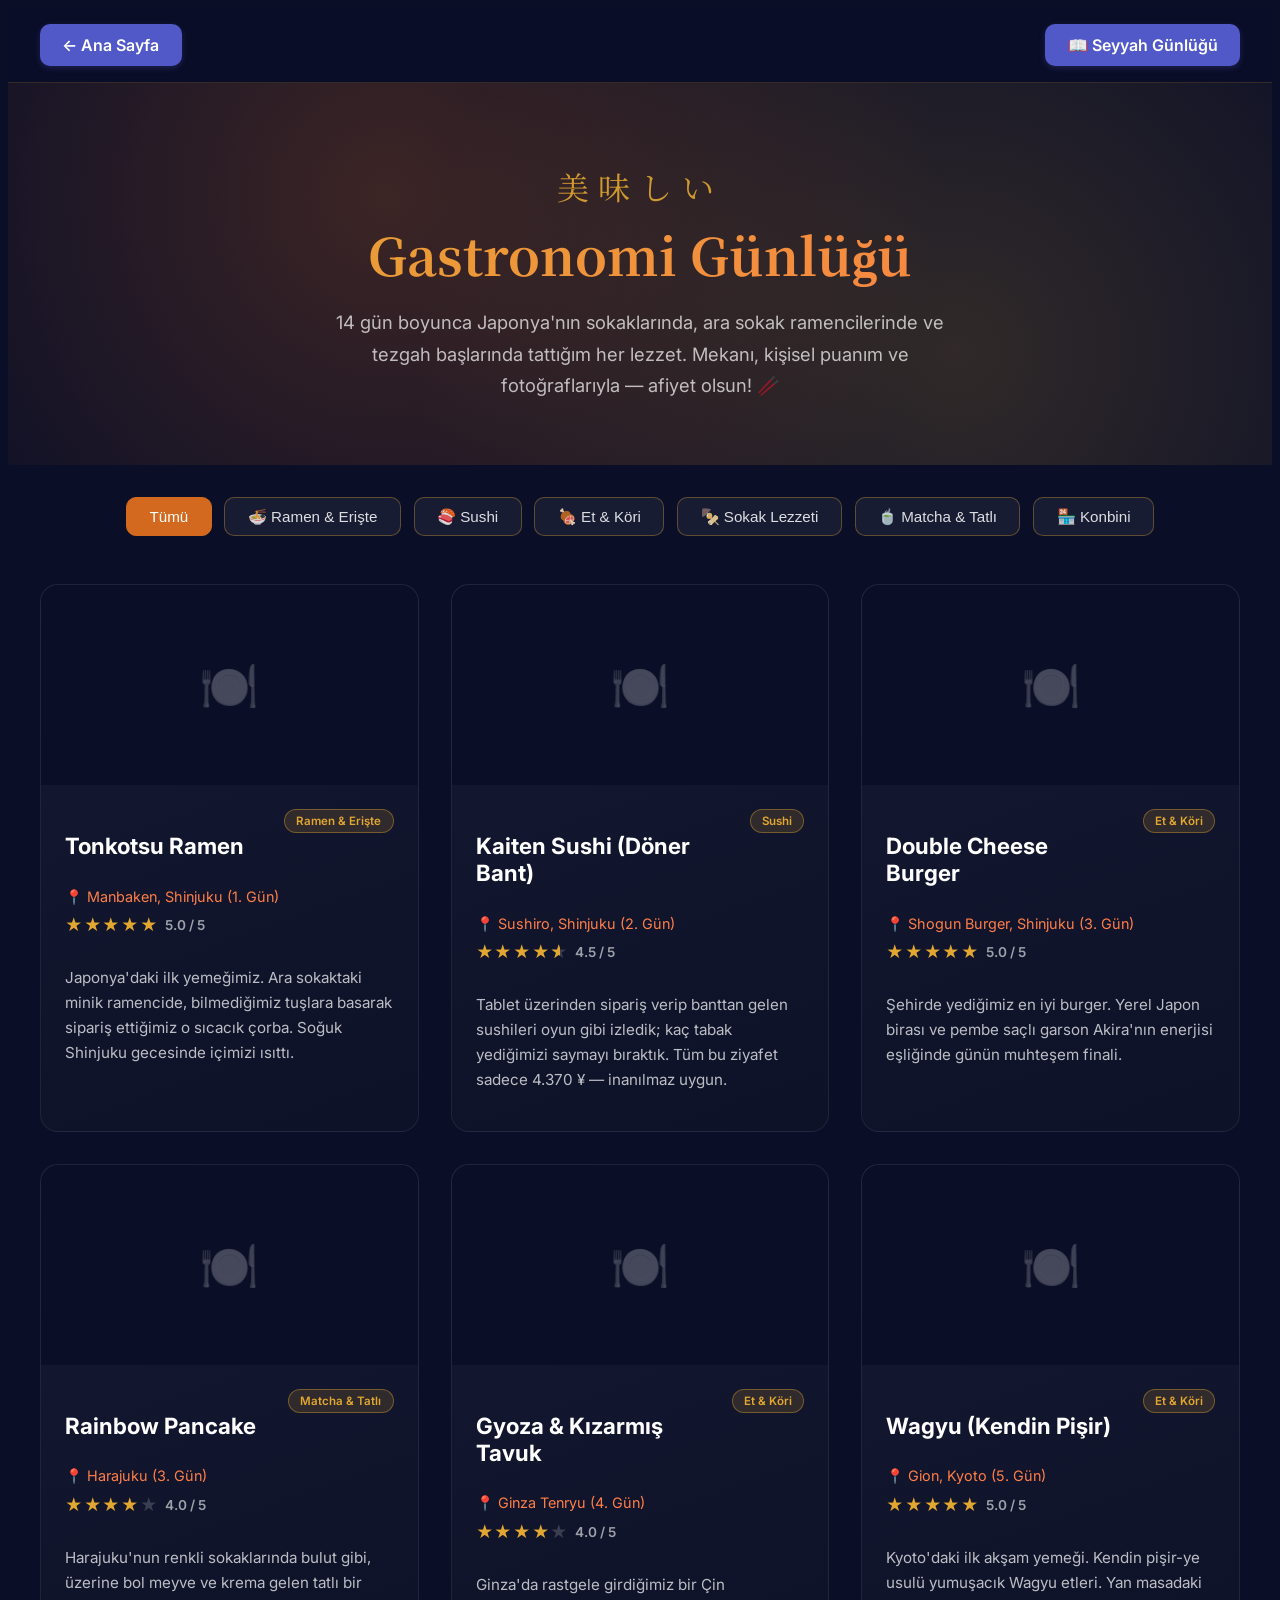
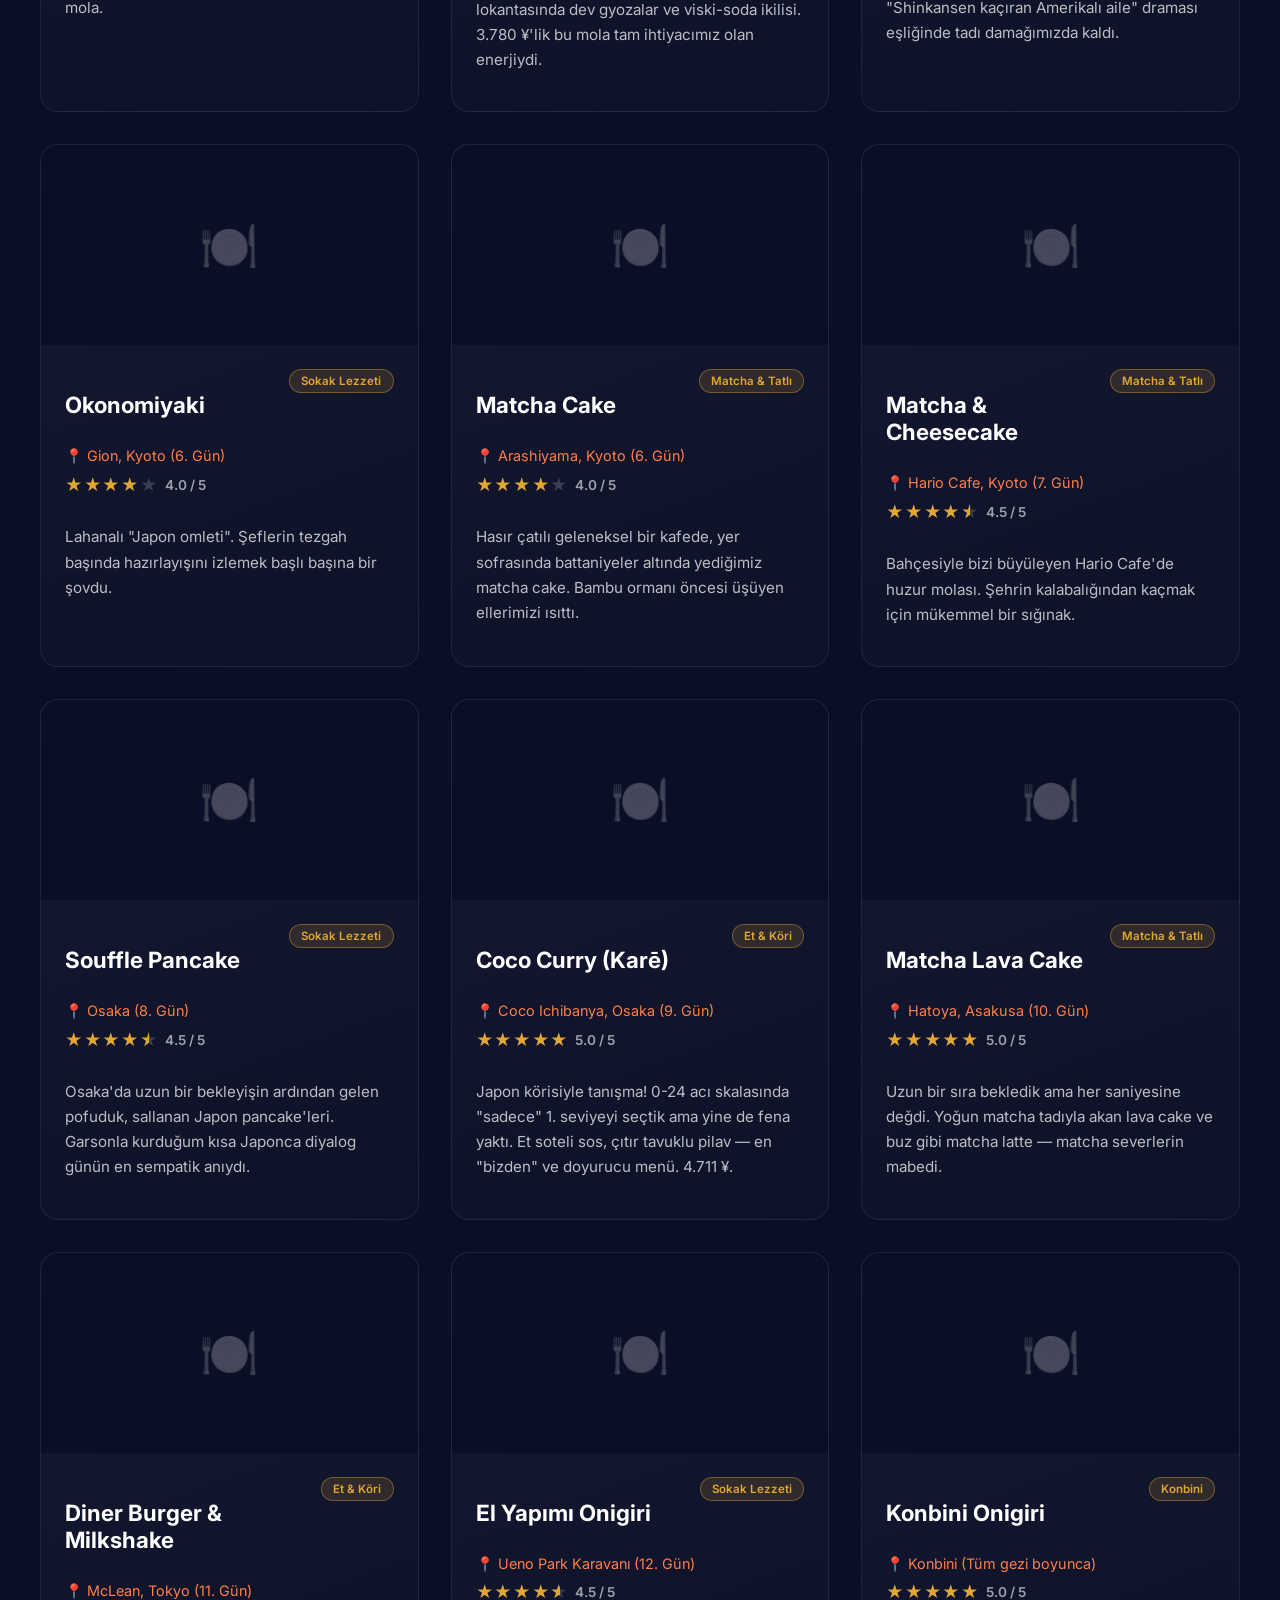
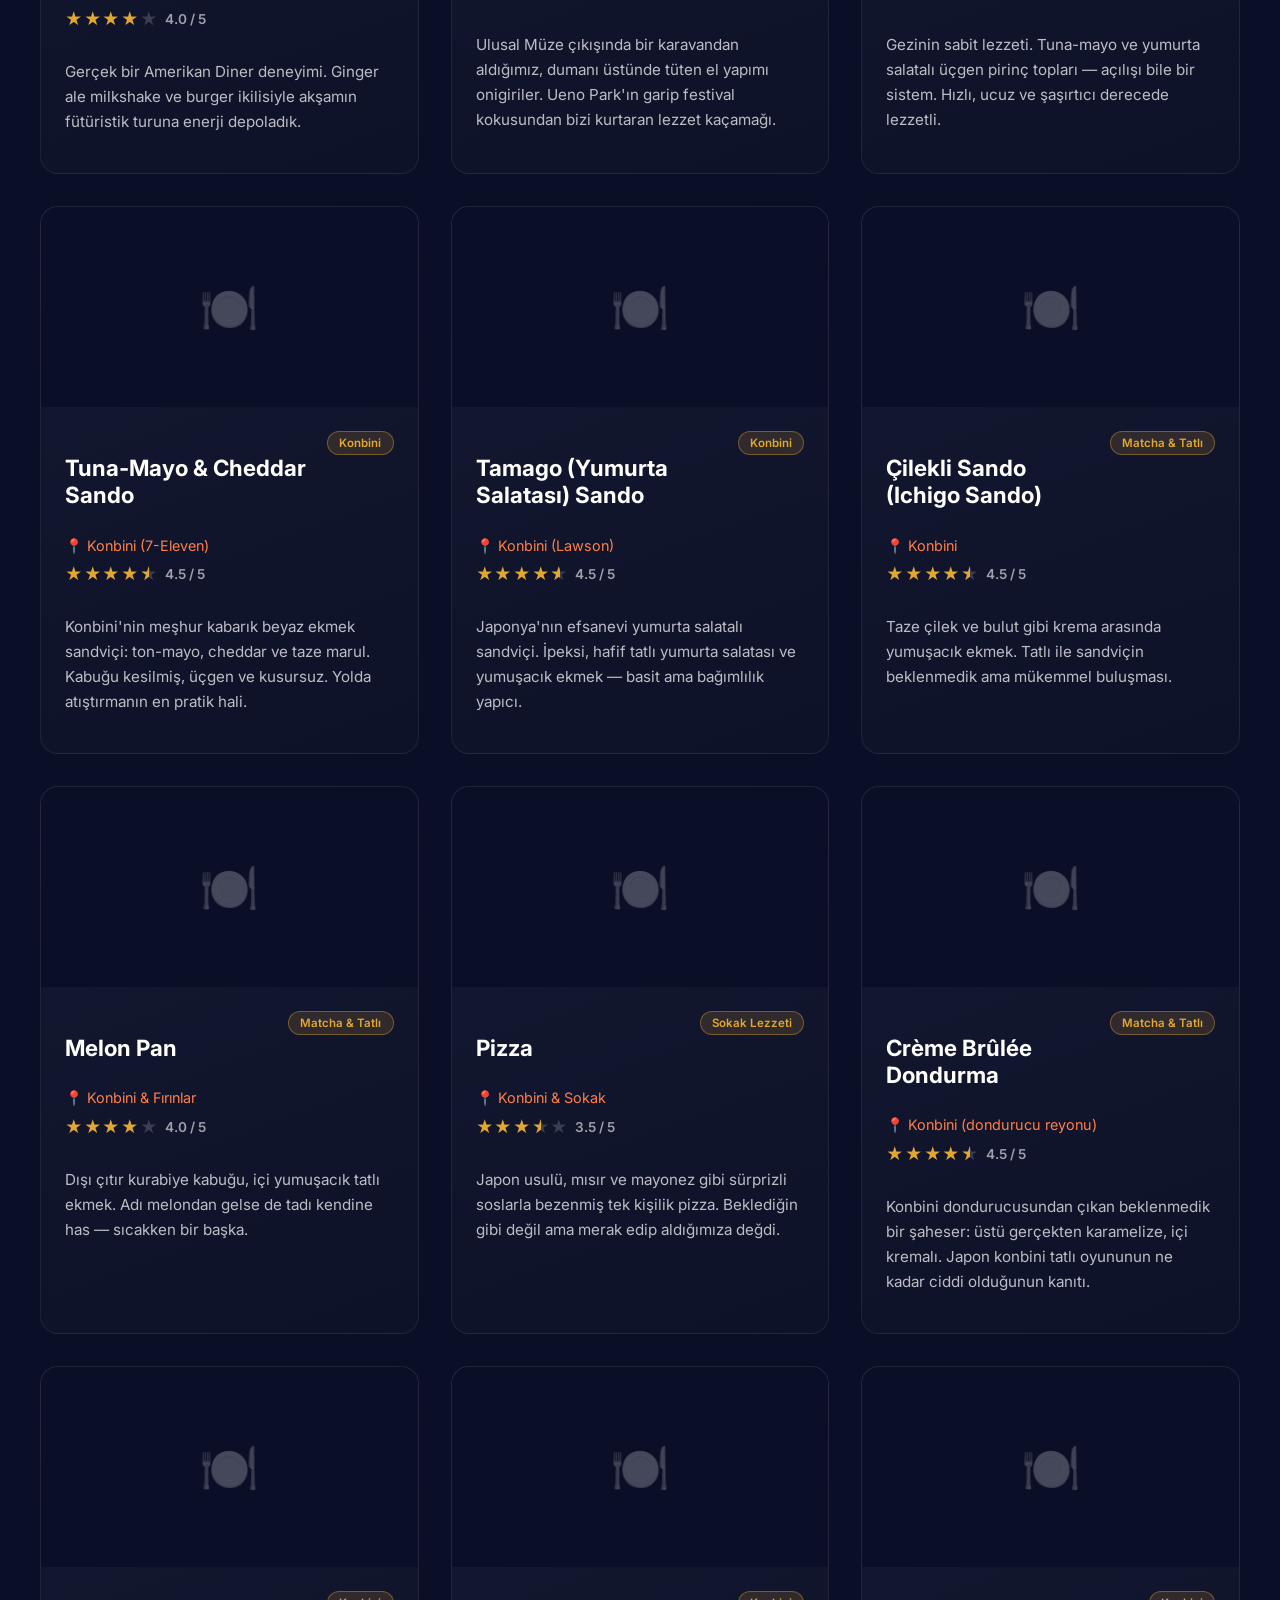
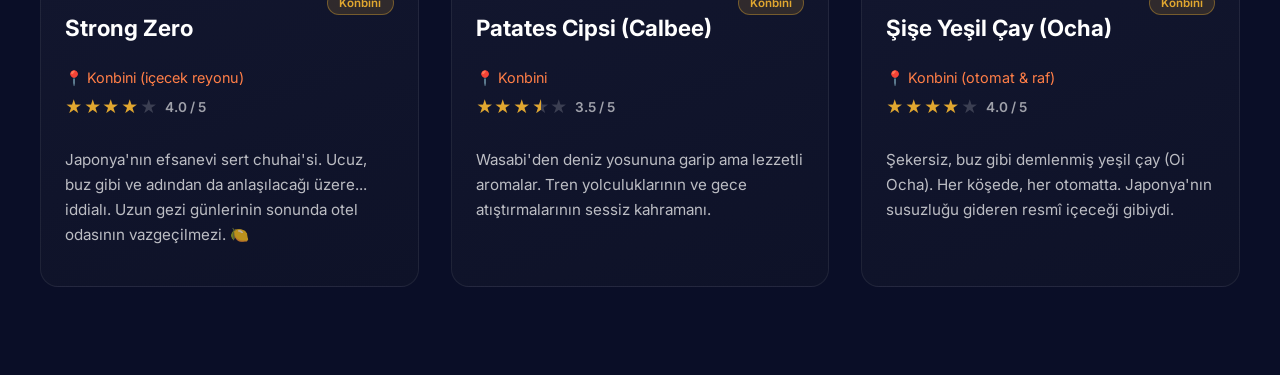
==== gastronomi.html @ 4fb96238 "Add files via upload" ====
<!DOCTYPE html>
<html lang="tr">
<head>
    <meta charset="UTF-8">
    <meta name="viewport" content="width=device-width, initial-scale=1.0">
    <title>🍜 Gastronomi Günlüğü | Japonya 2026</title>
    <meta name="description" content="Japonya'da denediğim udon, sushi ve sokak lezzetleri — mekan, puan ve fotoğraflarla kişisel gastronomi günlüğü.">
    <link href="https://fonts.googleapis.com/css2?family=Noto+Serif+JP:wght@300;500;700&family=Inter:wght@300;400;600;700&display=swap" rel="stylesheet">
    <link rel="stylesheet" href="gastronomi.css">
    <link rel="stylesheet" href="responsive.css">
    <link rel="stylesheet" href="theme.css">
</head>
<body class="gastro-page">

    <nav class="gastro-nav">
        <a href="index.html" class="btn-back">← Ana Sayfa</a>
        <a href="days/day01.html" class="btn-back" style="background:linear-gradient(135deg,#667eea,#764ba2)">📖 Seyyah Günlüğü</a>
    </nav>

    <header class="gastro-hero">
        <div class="kanji">美味しい</div>
        <h1>Gastronomi Günlüğü</h1>
        <p>14 gün boyunca Japonya'nın sokaklarında, ara sokak ramencilerinde ve tezgah başlarında
           tattığım her lezzet. Mekanı, kişisel puanım ve fotoğraflarıyla — afiyet olsun! 🥢</p>
    </header>

    <div class="gastro-filters" id="gastroFilters">
        <button class="filter-btn active" data-filter="all">Tümü</button>
        <button class="filter-btn" data-filter="ramen">🍜 Ramen & Erişte</button>
        <button class="filter-btn" data-filter="sushi">🍣 Sushi</button>
        <button class="filter-btn" data-filter="meat">🍖 Et & Köri</button>
        <button class="filter-btn" data-filter="street">🍢 Sokak Lezzeti</button>
        <button class="filter-btn" data-filter="sweet">🍵 Matcha & Tatlı</button>
        <button class="filter-btn" data-filter="konbini">🏪 Konbini</button>
    </div>

    <main class="gastro-grid" id="gastroGrid"></main>

    <!-- Lightbox -->
    <div id="lightbox" class="lightbox" onclick="closeLightbox()">
        <span class="lightbox-close">&times;</span>
        <img class="lightbox-content" id="lightbox-img">
        <div class="lightbox-caption" id="lightbox-caption"></div>
        <button class="lightbox-nav prev" onclick="event.stopPropagation(); navigateLightbox(-1)">‹</button>
        <button class="lightbox-nav next" onclick="event.stopPropagation(); navigateLightbox(1)">›</button>
    </div>

    <script src="lightbox.js"></script>
    <script>
    // ============================================
    // LEZZET VERİLERİ — 13 günlük gerçek günlüklerden çıkarıldı
    // category: ramen | sushi | meat | street | sweet
    // photos: fotoğraf yolu dizisi (yoksa [] → otomatik 🍽️ placeholder)
    //         Fotoğrafları "photos/gastronomi/" klasörüne koyup yolları güncelle.
    // rating: 0-5 (yarım puan destekli). day: hangi günden geldiği
    // ============================================
    const dishes = [
        {
            name: 'Tonkotsu Ramen', place: 'Manbaken, Shinjuku (1. Gün)',
            category: 'ramen', rating: 5,
            desc: 'Japonya\'daki ilk yemeğimiz. Ara sokaktaki minik ramencide, bilmediğimiz tuşlara basarak sipariş ettiğimiz o sıcacık çorba. Soğuk Shinjuku gecesinde içimizi ısıttı.',
            photos: ['photos/gastronomi/ramen-manbaken.jpg']
        },
        {
            name: 'Kaiten Sushi (Döner Bant)', place: 'Sushiro, Shinjuku (2. Gün)',
            category: 'sushi', rating: 4.5,
            desc: 'Tablet üzerinden sipariş verip banttan gelen sushileri oyun gibi izledik; kaç tabak yediğimizi saymayı bıraktık. Tüm bu ziyafet sadece 4.370 ¥ — inanılmaz uygun.',
            photos: ['photos/gastronomi/sushiro-shinjuku.jpg']
        },
        {
            name: 'Double Cheese Burger', place: 'Shogun Burger, Shinjuku (3. Gün)',
            category: 'meat', rating: 5,
            desc: 'Şehirde yediğimiz en iyi burger. Yerel Japon birası ve pembe saçlı garson Akira\'nın enerjisi eşliğinde günün muhteşem finali.',
            photos: ['photos/gastronomi/shogun-burger.jpg']
        },
        {
            name: 'Rainbow Pancake', place: 'Harajuku (3. Gün)',
            category: 'sweet', rating: 4,
            desc: 'Harajuku\'nun renkli sokaklarında bulut gibi, üzerine bol meyve ve krema gelen tatlı bir mola.',
            photos: ['photos/gastronomi/rainbow-pancake.jpg']
        },
        {
            name: 'Gyoza & Kızarmış Tavuk', place: 'Ginza Tenryu (4. Gün)',
            category: 'meat', rating: 4,
            desc: 'Ginza\'da rastgele girdiğimiz bir Çin lokantasında dev gyozalar ve viski-soda ikilisi. 3.780 ¥\'lik bu mola tam ihtiyacımız olan enerjiydi.',
            photos: ['photos/gastronomi/ginza-gyoza.jpg']
        },
        {
            name: 'Wagyu (Kendin Pişir)', place: 'Gion, Kyoto (5. Gün)',
            category: 'meat', rating: 5,
            desc: 'Kyoto\'daki ilk akşam yemeği. Kendin pişir-ye usulü yumuşacık Wagyu etleri. Yan masadaki "Shinkansen kaçıran Amerikalı aile" draması eşliğinde tadı damağımızda kaldı.',
            photos: ['photos/gastronomi/wagyu-gion.jpg']
        },
        {
            name: 'Okonomiyaki', place: 'Gion, Kyoto (6. Gün)',
            category: 'street', rating: 4,
            desc: 'Lahanalı "Japon omleti". Şeflerin tezgah başında hazırlayışını izlemek başlı başına bir şovdu.',
            photos: ['photos/gastronomi/okonomiyaki-gion.jpg']
        },
        {
            name: 'Matcha Cake', place: 'Arashiyama, Kyoto (6. Gün)',
            category: 'sweet', rating: 4,
            desc: 'Hasır çatılı geleneksel bir kafede, yer sofrasında battaniyeler altında yediğimiz matcha cake. Bambu ormanı öncesi üşüyen ellerimizi ısıttı.',
            photos: ['photos/gastronomi/matcha-cake-arashiyama.jpg']
        },
        {
            name: 'Matcha & Cheesecake', place: 'Hario Cafe, Kyoto (7. Gün)',
            category: 'sweet', rating: 4.5,
            desc: 'Bahçesiyle bizi büyüleyen Hario Cafe\'de huzur molası. Şehrin kalabalığından kaçmak için mükemmel bir sığınak.',
            photos: ['photos/gastronomi/hario-matcha.jpg']
        },
        {
            name: 'Souffle Pancake', place: 'Osaka (8. Gün)',
            category: 'street', rating: 4.5,
            desc: 'Osaka\'da uzun bir bekleyişin ardından gelen pofuduk, sallanan Japon pancake\'leri. Garsonla kurduğum kısa Japonca diyalog günün en sempatik anıydı.',
            photos: ['photos/gastronomi/osaka-pancake.jpg']
        },
        {
            name: 'Coco Curry (Karē)', place: 'Coco Ichibanya, Osaka (9. Gün)',
            category: 'meat', rating: 5,
            desc: 'Japon körisiyle tanışma! 0-24 acı skalasında "sadece" 1. seviyeyi seçtik ama yine de fena yaktı. Et soteli sos, çıtır tavuklu pilav — en "bizden" ve doyurucu menü. 4.711 ¥.',
            photos: ['photos/gastronomi/coco-curry.jpg']
        },
        {
            name: 'Matcha Lava Cake', place: 'Hatoya, Asakusa (10. Gün)',
            category: 'sweet', rating: 5,
            desc: 'Uzun bir sıra bekledik ama her saniyesine değdi. Yoğun matcha tadıyla akan lava cake ve buz gibi matcha latte — matcha severlerin mabedi.',
            photos: ['photos/gastronomi/hatoya-lava-cake.jpg']
        },
        {
            name: 'Diner Burger & Milkshake', place: 'McLean, Tokyo (11. Gün)',
            category: 'meat', rating: 4,
            desc: 'Gerçek bir Amerikan Diner deneyimi. Ginger ale milkshake ve burger ikilisiyle akşamın fütüristik turuna enerji depoladık.',
            photos: ['photos/gastronomi/mclean-burger.jpg']
        },
        {
            name: 'El Yapımı Onigiri', place: 'Ueno Park Karavanı (12. Gün)',
            category: 'street', rating: 4.5,
            desc: 'Ulusal Müze çıkışında bir karavandan aldığımız, dumanı üstünde tüten el yapımı onigiriler. Ueno Park\'ın garip festival kokusundan bizi kurtaran lezzet kaçamağı.',
            photos: ['photos/gastronomi/ueno-onigiri.jpg']
        },

        // --- KONBİNİ HAZİNELERİ (7-Eleven / Lawson / FamilyMart) ---
        {
            name: 'Konbini Onigiri', place: 'Konbini (Tüm gezi boyunca)',
            category: 'konbini', rating: 5,
            desc: 'Gezinin sabit lezzeti. Tuna-mayo ve yumurta salatalı üçgen pirinç topları — açılışı bile bir sistem. Hızlı, ucuz ve şaşırtıcı derecede lezzetli.',
            photos: []
        },
        {
            name: 'Tuna-Mayo & Cheddar Sando', place: 'Konbini (7-Eleven)',
            category: 'konbini', rating: 4.5,
            desc: 'Konbini\'nin meşhur kabarık beyaz ekmek sandviçi: ton-mayo, cheddar ve taze marul. Kabuğu kesilmiş, üçgen ve kusursuz. Yolda atıştırmanın en pratik hali.',
            photos: []
        },
        {
            name: 'Tamago (Yumurta Salatası) Sando', place: 'Konbini (Lawson)',
            category: 'konbini', rating: 4.5,
            desc: 'Japonya\'nın efsanevi yumurta salatalı sandviçi. İpeksi, hafif tatlı yumurta salatası ve yumuşacık ekmek — basit ama bağımlılık yapıcı.',
            photos: []
        },
        {
            name: 'Çilekli Sando (Ichigo Sando)', place: 'Konbini',
            category: 'sweet', rating: 4.5,
            desc: 'Taze çilek ve bulut gibi krema arasında yumuşacık ekmek. Tatlı ile sandviçin beklenmedik ama mükemmel buluşması.',
            photos: []
        },
        {
            name: 'Melon Pan', place: 'Konbini & Fırınlar',
            category: 'sweet', rating: 4,
            desc: 'Dışı çıtır kurabiye kabuğu, içi yumuşacık tatlı ekmek. Adı melondan gelse de tadı kendine has — sıcakken bir başka.',
            photos: []
        },
        {
            name: 'Pizza', place: 'Konbini & Sokak',
            category: 'street', rating: 3.5,
            desc: 'Japon usulü, mısır ve mayonez gibi sürprizli soslarla bezenmiş tek kişilik pizza. Beklediğin gibi değil ama merak edip aldığımıza değdi.',
            photos: []
        },
        {
            name: 'Crème Brûlée Dondurma', place: 'Konbini (dondurucu reyonu)',
            category: 'sweet', rating: 4.5,
            desc: 'Konbini dondurucusundan çıkan beklenmedik bir şaheser: üstü gerçekten karamelize, içi kremalı. Japon konbini tatlı oyununun ne kadar ciddi olduğunun kanıtı.',
            photos: []
        },
        {
            name: 'Strong Zero', place: 'Konbini (içecek reyonu)',
            category: 'konbini', rating: 4,
            desc: 'Japonya\'nın efsanevi sert chuhai\'si. Ucuz, buz gibi ve adından da anlaşılacağı üzere... iddialı. Uzun gezi günlerinin sonunda otel odasının vazgeçilmezi. 🍋',
            photos: []
        },
        {
            name: 'Patates Cipsi (Calbee)', place: 'Konbini',
            category: 'konbini', rating: 3.5,
            desc: 'Wasabi\'den deniz yosununa garip ama lezzetli aromalar. Tren yolculuklarının ve gece atıştırmalarının sessiz kahramanı.',
            photos: []
        },
        {
            name: 'Şişe Yeşil Çay (Ocha)', place: 'Konbini (otomat & raf)',
            category: 'konbini', rating: 4,
            desc: 'Şekersiz, buz gibi demlenmiş yeşil çay (Oi Ocha). Her köşede, her otomatta. Japonya\'nın susuzluğu gideren resmî içeceği gibiydi.',
            photos: []
        }
    ];

    // --- Yıldız üretici ---
    function renderStars(rating) {
        let html = '';
        for (let i = 1; i <= 5; i++) {
            if (rating >= i)            html += '<span class="star-full">★</span>';
            else if (rating >= i - 0.5) html += '<span class="star-half">★<span>★</span></span>';
            else                        html += '<span class="star-empty">★</span>';
        }
        return html;
    }

    // --- Kart üretici ---
    function renderDishes(filter = 'all') {
        const grid = document.getElementById('gastroGrid');
        grid.innerHTML = '';

        dishes
            .filter(d => filter === 'all' || d.category === filter)
            .forEach(d => {
                let photosHTML;
                if (d.photos && d.photos.length) {
                    const cls = d.photos.length === 1 ? 'single' : '';
                    photosHTML = `<div class="food-photos ${cls}">` +
                        d.photos.map(p =>
                            `<img src="${p}" alt="${d.name}" loading="lazy"
                                  onclick="openLightbox('${p}')"
                                  onerror="this.parentElement.classList.add('empty');this.parentElement.innerHTML='🍽️'">`
                        ).join('') + '</div>';
                } else {
                    photosHTML = `<div class="food-photos empty">🍽️</div>`;
                }

                const card = document.createElement('div');
                card.className = 'food-card';
                card.innerHTML = `
                    ${photosHTML}
                    <div class="food-card-body">
                        <div class="food-card-head">
                            <h3>${d.name}</h3>
                            <span class="food-type-badge">${labelFor(d.category)}</span>
                        </div>
                        <div class="food-place">📍 ${d.place}</div>
                        <div class="food-rating">
                            <span class="stars">${renderStars(d.rating)}</span>
                            <span class="score">${d.rating.toFixed(1)} / 5</span>
                        </div>
                        <p class="food-desc">${d.desc}</p>
                    </div>
                `;
                grid.appendChild(card);
            });

        // lightbox.js fotoğraf listesini tazele
        if (typeof collectPhotos === 'function') collectPhotos();
    }

    function labelFor(cat) {
        return { ramen: 'Ramen & Erişte', sushi: 'Sushi', meat: 'Et & Köri',
                 street: 'Sokak Lezzeti', sweet: 'Matcha & Tatlı', konbini: 'Konbini' }[cat] || cat;
    }

    // --- Filtre olayları ---
    document.getElementById('gastroFilters').addEventListener('click', e => {
        const btn = e.target.closest('.filter-btn');
        if (!btn) return;
        document.querySelectorAll('.filter-btn').forEach(b => b.classList.remove('active'));
        btn.classList.add('active');
        renderDishes(btn.dataset.filter);
    });

    renderDishes();
    </script>
</body>
</html>
---- gastronomi.css ----
/* ============================================
   GASTRONOMİ GÜNLÜĞÜ
   Dark mode + iştah açıcı sıcak vurgular
   ============================================ */
:root {
    --terracotta: #d2691e;   /* kiremit */
    --mustard:    #e1a730;   /* hardal sarısı */
    --warm-glow:  #ff7e47;   /* sıcak turuncu */
}

.gastro-page {
    background: #0a0e27;
    color: #fff;
    min-height: 100vh;
    font-family: 'Inter', sans-serif;
}

/* Nav */
.gastro-nav {
    position: sticky;
    top: 0;
    z-index: 100;
    display: flex;
    justify-content: space-between;
    align-items: center;
    padding: 1rem 2rem;
    background: rgba(10, 14, 39, 0.95);
    backdrop-filter: blur(10px);
    border-bottom: 1px solid rgba(226, 167, 48, 0.2);
}
.gastro-nav .btn-back {
    padding: 0.7rem 1.4rem;
    background: linear-gradient(135deg, var(--terracotta), var(--warm-glow));
    color: #fff;
    text-decoration: none;
    border-radius: 8px;
    font-weight: 600;
    transition: transform 0.2s ease;
}
.gastro-nav .btn-back:hover { transform: translateY(-2px); }

/* Hero */
.gastro-hero {
    text-align: center;
    padding: 5rem 2rem 4rem;
    background:
        radial-gradient(circle at 30% 30%, rgba(210, 105, 30, 0.25), transparent 60%),
        radial-gradient(circle at 75% 70%, rgba(225, 167, 48, 0.18), transparent 55%),
        #0a0e27;
}
.gastro-hero .kanji {
    font-family: 'Noto Serif JP', serif;
    font-size: 2rem;
    color: var(--mustard);
    letter-spacing: 0.3em;
    opacity: 0.9;
}
.gastro-hero h1 {
    font-family: 'Noto Serif JP', serif;
    font-size: 3.2rem;
    margin: 0.5rem 0 1rem;
    background: linear-gradient(120deg, var(--mustard), var(--warm-glow));
    -webkit-background-clip: text;
    background-clip: text;
    -webkit-text-fill-color: transparent;
}
.gastro-hero p {
    max-width: 640px;
    margin: 0 auto;
    color: rgba(255, 255, 255, 0.7);
    font-size: 1.15rem;
    line-height: 1.7;
}

/* Filtre çubuğu */
.gastro-filters {
    display: flex;
    gap: 0.8rem;
    justify-content: center;
    flex-wrap: wrap;
    padding: 2rem;
}
.gastro-filters .filter-btn {
    padding: 0.6rem 1.4rem;
    background: rgba(255, 255, 255, 0.06);
    border: 1px solid rgba(226, 167, 48, 0.3);
    color: rgba(255, 255, 255, 0.85);
    border-radius: 30px;
    cursor: pointer;
    font-size: 0.95rem;
    transition: all 0.25s ease;
}
.gastro-filters .filter-btn:hover,
.gastro-filters .filter-btn.active {
    background: linear-gradient(135deg, var(--terracotta), var(--mustard));
    border-color: transparent;
    color: #fff;
    transform: translateY(-2px);
}

/* Kart ızgarası */
.gastro-grid {
    max-width: 1200px;
    margin: 0 auto;
    padding: 1rem 2rem 5rem;
    display: grid;
    grid-template-columns: repeat(auto-fill, minmax(340px, 1fr));
    gap: 2rem;
}

/* Lezzet kartı */
.food-card {
    background: linear-gradient(160deg, #141831 0%, #0e1228 100%);
    border-radius: 18px;
    overflow: hidden;
    border: 1px solid rgba(255, 255, 255, 0.07);
    transition: transform 0.3s ease, box-shadow 0.3s ease, border-color 0.3s ease;
    display: flex;
    flex-direction: column;
}
.food-card:hover {
    transform: translateY(-6px);
    border-color: rgba(226, 167, 48, 0.5);
    box-shadow: 0 18px 50px rgba(210, 105, 30, 0.25);
}

/* Yan yana fotoğraflar */
.food-photos {
    display: flex;
    gap: 3px;
    height: 200px;
    background: #0a0e27;
}
.food-photos img {
    flex: 1;
    width: 100%;
    height: 100%;
    object-fit: cover;
    cursor: pointer;
    transition: opacity 0.2s ease;
    min-width: 0;
}
.food-photos img:hover { opacity: 0.88; }
.food-photos.single img { flex: 1 1 100%; }

/* Fotoğraf yoksa placeholder */
.food-photos.empty {
    align-items: center;
    justify-content: center;
    color: rgba(255,255,255,0.25);
    font-size: 3rem;
}

.food-card-body { padding: 1.5rem; flex: 1; display: flex; flex-direction: column; }

.food-card-head {
    display: flex;
    justify-content: space-between;
    align-items: flex-start;
    gap: 1rem;
    margin-bottom: 0.4rem;
}
.food-card-head h3 {
    font-size: 1.4rem;
    color: #fff;
}
.food-type-badge {
    flex-shrink: 0;
    padding: 0.25rem 0.7rem;
    background: rgba(226, 167, 48, 0.15);
    border: 1px solid rgba(226, 167, 48, 0.4);
    color: var(--mustard);
    border-radius: 20px;
    font-size: 0.72rem;
    font-weight: 600;
    white-space: nowrap;
}
.food-place {
    color: var(--warm-glow);
    font-size: 0.9rem;
    margin-bottom: 0.6rem;
}

/* Yıldız puanı */
.food-rating {
    display: flex;
    align-items: center;
    gap: 0.4rem;
    margin-bottom: 0.9rem;
}
.food-rating .stars { font-size: 1.05rem; letter-spacing: 0.1em; }
.food-rating .star-full { color: var(--mustard); }
.food-rating .star-empty { color: rgba(255, 255, 255, 0.18); }
.food-rating .star-half {
    position: relative;
    color: rgba(255, 255, 255, 0.18);   /* boş kısım */
}
.food-rating .star-half > span {
    position: absolute;
    left: 0;
    top: 0;
    width: 50%;
    overflow: hidden;
    color: var(--mustard);               /* dolu yarısı */
}
.food-rating .score {
    font-size: 0.85rem;
    color: rgba(255, 255, 255, 0.6);
    font-weight: 600;
}

.food-desc {
    color: rgba(255, 255, 255, 0.72);
    font-size: 0.95rem;
    line-height: 1.65;
}

/* Lightbox (sayfa içi, lightbox.js ile uyumlu) */
.lightbox {
    display: none;
    position: fixed;
    inset: 0;
    z-index: 9999;
    background: rgba(0, 0, 0, 0.95);
    align-items: center;
    justify-content: center;
}
.lightbox.active { display: flex; }
.lightbox-content { max-width: 90%; max-height: 90vh; object-fit: contain; border-radius: 8px; }
.lightbox-close { position: absolute; top: 1.5rem; right: 2.5rem; font-size: 3rem; color: #fff; cursor: pointer; }
.lightbox-caption { position: absolute; bottom: 2rem; left: 50%; transform: translateX(-50%); background: rgba(0,0,0,0.7); color:#fff; padding: 0.8rem 1.6rem; border-radius: 8px; }
.lightbox-nav { position: absolute; top: 50%; transform: translateY(-50%); background: rgba(255,255,255,0.15); border: none; color: #fff; font-size: 2.5rem; padding: 0.6rem 1.2rem; cursor: pointer; border-radius: 8px; }
.lightbox-nav.prev { left: 2rem; } .lightbox-nav.next { right: 2rem; }

@media (max-width: 768px) {
    .gastro-hero h1 { font-size: 2.3rem; }
    .gastro-grid { padding: 1rem 1rem 4rem; gap: 1.5rem; }
}
---- responsive.css ----
/* ============================================
   FLUID RESPONSIVE KATMANI
   styles.css + gallery.css ÜZERİNE eklenir (en son link)
   Amaç: clamp() ile akışkan tipografi, esnek grid/flex,
   mobilde kusursuz ölçeklenme.
   ============================================ */

/* --- Global akışkan kutu modeli --- */
html { -webkit-text-size-adjust: 100%; }
img, video, canvas { max-width: 100%; height: auto; }
* { min-width: 0; }   /* flex/grid taşmalarını engeller */

/* ============================================
   1) ANA SAYFA — AKIŞKAN TİPOGRAFİ
   ============================================ */
.jp-text   { font-size: clamp(2rem, 8vw, 3.5rem) !important; }
.main-text { font-size: clamp(2.8rem, 12vw, 5.5rem) !important; }
.main-text::before { font-size: clamp(2.8rem, 12vw, 5.5rem); }

.section-title { font-size: clamp(1.6rem, 4.5vw, 2.5rem) !important; }

.countdown-number { font-size: clamp(2rem, 9vw, 4rem) !important; }
.countdown-display { flex-wrap: wrap; gap: clamp(0.3rem, 1.5vw, 1rem); }

.trip-info { flex-wrap: wrap; justify-content: center; }

/* Hero CTA butonları mobilde tam genişlik */
@media (max-width: 560px) {
    .journal-cta { flex-direction: column; }
    .journal-btn, .plan-btn { width: 100%; justify-content: center; }
}

/* ============================================
   2) ESNEK GRID'LER (auto-fit + min içerik)
   ============================================ */
.highlights-grid,
.city-grid,
.tips-grid,
.notes-grid {
    display: grid;
    gap: clamp(1rem, 2.5vw, 2rem);
}
.highlights-section .highlights-grid { grid-template-columns: repeat(auto-fit, minmax(min(100%, 260px), 1fr)); }
.city-grid  { grid-template-columns: repeat(auto-fit, minmax(min(100%, 300px), 1fr)); }
.tips-grid  { grid-template-columns: repeat(auto-fit, minmax(min(100%, 240px), 1fr)); }

/* Quick-nav yatay kaydırma yerine sarma */
.quick-nav .nav-container { flex-wrap: wrap; justify-content: center; gap: 0.5rem; }

/* ============================================
   3) GÜN DETAY SAYFALARI — MOBİL UYUM
   ============================================ */
.day-title  { font-size: clamp(1.8rem, 6vw, 3.5rem) !important; }
.day-summary h2,
.day-notes h2 { font-size: clamp(1.6rem, 5vw, 2.5rem) !important; }
.time-header  { font-size: clamp(1.3rem, 4vw, 2rem) !important; flex-wrap: wrap; }
.story-text   { font-size: clamp(1rem, 2.5vw, 1.2rem) !important; text-align: left; }

.container { padding-left: clamp(1rem, 4vw, 2rem); padding-right: clamp(1rem, 4vw, 2rem); }

/* day-hero yüksekliği mobilde taşmasın */
.day-hero { height: auto; min-height: clamp(320px, 55vh, 480px); padding: 2rem 0; }
.day-stats { gap: clamp(0.6rem, 2vw, 2rem); }

/* Detail nav: mobilde dikey, masaüstünde yatay */
.detail-nav { flex-wrap: wrap; gap: 0.75rem; }
.day-navigation { flex-wrap: wrap; }
@media (max-width: 520px) {
    .detail-nav { flex-direction: column; align-items: stretch; }
    .detail-nav a, .day-navigation { width: 100%; text-align: center; }
    .day-navigation { display: grid; grid-template-columns: 1fr 1fr; gap: 0.5rem; }
}

/* next-day kartı mobilde tek kolon */
@media (max-width: 720px) {
    .next-day-card { grid-template-columns: 1fr !important; }
    .next-day-image { height: 200px; }
}

/* ============================================
   4) MASONRY GALERİ — STANDART DİJİTAL FOTOĞRAF
   gallery.css'teki .masonry'yi akışkan kolon sayısıyla güçlendirir
   ============================================ */
.photo-gallery.masonry {
    /* sabit kolon yerine akışkan: ekran daraldıkça kolon azalır */
    column-width: clamp(150px, 22vw, 260px);
    column-count: auto;
}
.photo-gallery.masonry .photo-item {
    width: 100%;
    aspect-ratio: auto;        /* dik & yatay fotoğraflar doğal oranıyla */
}
.photo-gallery.masonry .photo-item img { height: auto; }

/* Klasik (kırpılı) galeri de akışkan olsun */
.photo-gallery:not(.masonry) {
    grid-template-columns: repeat(auto-fill, minmax(min(100%, 220px), 1fr));
}

/* ============================================
   5) GENEL — taşma & dokunma hedefleri
   ============================================ */
body { overflow-x: hidden; }
a, button { touch-action: manipulation; }

/* Çok küçük ekranlarda bölüm iç boşlukları */
@media (max-width: 480px) {
    .day-summary, .timeline-detailed, .day-notes, .next-day-preview { padding: 2.5rem 0; }
    .activity-detail { padding: 1.2rem !important; }
}
---- theme.css ----
/* ============================================
   CLEAN THEME — Net butonlar & solid kart pencereleri
   TÜM sayfalarda EN SON yüklenir (diğer tüm CSS'leri ezer)
   Amaç: gradyan/parlama gürültüsünü azalt, kontrast & netlik artır
   ============================================ */

:root {
    --c-primary:      #5158c8;   /* net indigo — buton dolgusu (beyaz yazı okunur) */
    --c-primary-700:  #424ab0;   /* hover */
    --c-accent:       #667eea;   /* açık indigo — şerit/ikon vurgusu */
    --c-food:         #d2691e;   /* kiremit — yemek vurgusu */
    --c-food-700:     #b4571780;

    --surface:    #ffffff;
    --surface-2:  #f6f7fb;
    --border:     #e6e7ef;
    --ink:        #1c2030;
    --ink-muted:  #5a6072;

    --radius:    14px;
    --radius-sm: 10px;
    --shadow:        0 1px 2px rgba(20,24,50,0.05), 0 6px 18px rgba(20,24,50,0.06);
    --shadow-hover:  0 2px 6px rgba(20,24,50,0.08), 0 16px 34px rgba(20,24,50,0.10);
}

/* ============================================
   1) BUTONLAR — tek net dil
   ============================================ */
.journal-btn,
.btn-detail,
.journal-button,
.btn-back,
.btn-next,
.btn-next-day,
.map-popup .popup-btn {
    background: var(--c-primary) !important;
    color: #fff !important;
    border: none !important;
    border-radius: var(--radius-sm) !important;
    box-shadow: 0 2px 6px rgba(81,88,200,0.28) !important;
    font-weight: 600 !important;
    text-transform: none !important;
    letter-spacing: normal !important;
    transition: background 0.2s ease, transform 0.2s ease, box-shadow 0.2s ease !important;
}
.journal-btn:hover,
.btn-detail:hover,
.journal-button:hover,
.btn-back:hover,
.btn-next:hover,
.btn-next-day:hover,
.map-popup .popup-btn:hover {
    background: var(--c-primary-700) !important;
    transform: translateY(-2px) !important;
    box-shadow: 0 6px 16px rgba(81,88,200,0.40) !important;
}

/* Buton üstü kayan parıltı animasyonlarını kapat (gürültü) */
.journal-btn::before,
.journal-button::before { display: none !important; }

/* Dev "journal-button"u normal, net bir butona indir */
.journal-button {
    padding: 1rem 2rem !important;
    font-size: 1.05rem !important;
    border-radius: var(--radius-sm) !important;
    width: auto !important;
    max-width: none !important;
    box-shadow: 0 2px 6px rgba(81,88,200,0.28) !important;
    gap: 0.6rem !important;
}
.day-journal-link {
    border-top: 1px solid var(--border) !important;
    padding-top: 1.5rem !important;
    margin-top: 1.5rem !important;
}

/* İkincil hero butonu (Planı İncele) — net dış çizgi */
.plan-btn {
    background: rgba(255,255,255,0.12) !important;
    border: 1.5px solid rgba(255,255,255,0.7) !important;
    border-radius: var(--radius-sm) !important;
    backdrop-filter: none !important;
}
.plan-btn:hover { background: rgba(255,255,255,0.22) !important; }

/* Quick-nav butonları — aktif: net indigo */
.nav-btn {
    border: 1.5px solid var(--border) !important;
    border-radius: var(--radius-sm) !important;
    color: var(--ink) !important;
}
.nav-btn:hover { border-color: var(--c-accent) !important; color: var(--c-primary) !important; transform: none !important; }
.nav-btn.active {
    background: var(--c-primary) !important;
    border-color: var(--c-primary) !important;
    color: #fff !important;
}

/* Metin-bağlantı butonları — net, sade */
.explore-link,
.activity-map-link,
.modal-item-link,
.food-link {
    color: var(--c-primary) !important;
    font-weight: 600 !important;
}
.explore-link:hover,
.activity-map-link:hover,
.modal-item-link:hover,
.food-link:hover { color: var(--c-primary-700) !important; }

/* Gastronomi filtre butonları — aktif: net kiremit */
.gastro-filters .filter-btn {
    border-radius: var(--radius-sm) !important;
    border: 1.5px solid rgba(226,167,48,0.35) !important;
}
.gastro-filters .filter-btn:hover,
.gastro-filters .filter-btn.active {
    background: var(--c-food) !important;
    border-color: var(--c-food) !important;
    color: #fff !important;
    transform: none !important;
}

/* ============================================
   2) KART "PENCERELERİ" — solid, net kenar, tek gölge
   ============================================ */
.highlight-card,
.city-card,
.tip-card,
.day-card,
.category-card {
    background: var(--surface) !important;
    border: 1px solid var(--border) !important;
    border-radius: var(--radius) !important;
    box-shadow: var(--shadow) !important;
    transition: transform 0.2s ease, box-shadow 0.2s ease, border-color 0.2s ease !important;
}
.highlight-card:hover,
.city-card:hover,
.tip-card:hover,
.day-card:hover,
.category-card:hover {
    transform: translateY(-4px) !important;
    box-shadow: var(--shadow-hover) !important;
    border-color: #d7d9e6 !important;
}

/* Gün kartı başlığı: gradyan yerine solid şehir rengi */
.day-header {
    background: var(--city-color, var(--c-primary)) !important;
}

/* Kart içi metin kontrastı */
.highlight-card p, .city-days, .tip-card p, .category-card p { color: var(--ink-muted) !important; }
.highlight-card h3, .tip-card h4, .city-info h3 { color: var(--ink) !important; }

/* Şehir kartı üst şeridi netleşsin (zaten renkli border-top var) */
.highlight-item { background: var(--surface-2) !important; border-radius: var(--radius-sm) !important; }

/* Aktivite & yemek mini kartları */
.activity-item, .food-item {
    border-radius: var(--radius-sm) !important;
    box-shadow: none !important;
    border: 1px solid var(--border) !important;
}
.activity-item { border-left: 3px solid var(--city-color, var(--c-accent)) !important; }
.food-suggestions { background: #fff7ef !important; border: 1px solid #f3e2cf !important; }
.food-type { background: var(--c-food) !important; }

/* Bölüm başlığı alt çizgisi — sade indigo */
.section-title::after {
    background: var(--c-accent) !important;
    width: 64px !important;
    height: 3px !important;
}

/* ============================================
   3) "Seyyah Günlüğü" öne çıkan banner — sakin, net
   (gradyan + dönen emoji + parıltı kaldırıldı)
   ============================================ */
.journal-featured {
    background: var(--surface) !important;
    border: 1px solid var(--border) !important;
    border-radius: var(--radius) !important;
    box-shadow: var(--shadow) !important;
    overflow: hidden !important;
}
.journal-featured::before { display: none !important; }   /* dönen 📖 emoji */
.journal-featured h2 { color: var(--ink) !important; }
.journal-featured p  { color: var(--ink-muted) !important; }
.journal-badge {
    background: #eef0fd !important;
    color: var(--c-primary) !important;
    border: 1px solid #dcdffa !important;
}
.preview-card {
    background: var(--surface-2) !important;
    border: 1px solid var(--border) !important;
    border-radius: var(--radius-sm) !important;
    backdrop-filter: none !important;
}
.preview-card .number { color: var(--c-primary) !important; }
.preview-card .label  { color: var(--ink-muted) !important; }
.journal-featured .journal-btn {
    background: var(--c-primary) !important;
    color: #fff !important;
}

/* ============================================
   4) MODAL — net pencere
   ============================================ */
.modal-content { border-radius: var(--radius) !important; }
.modal-item {
    background: var(--surface-2) !important;
    border-left: 3px solid var(--c-primary) !important;
    border-radius: 0 var(--radius-sm) var(--radius-sm) 0 !important;
}
.modal-item:hover { background: #eef0fd !important; transform: translateX(4px) !important; }
.modal-item h4, .modal-item-location { color: var(--c-primary) !important; }

/* ============================================
   5) KOYU SAYFALAR (gün detay + gastronomi)
   Net kenar & solid pill'ler; koyu tema korunur
   ============================================ */
.day-detail-page .time-badge {
    background: var(--c-primary) !important;
    border-radius: 8px !important;
}
.day-detail-page .activity-detail,
.day-detail-page .note-card,
.day-detail-page .highlight-box {
    border-radius: var(--radius) !important;
    border: 1px solid rgba(255,255,255,0.10) !important;
}
.day-detail-page .activity-detail { border-left: 3px solid var(--c-accent) !important; }
.day-detail-page .next-day-card { border-radius: var(--radius) !important; }

/* doc-section koyu panelleri (harita/bütçe/istatistik) — kenar netleşsin */
.doc-section { border: 1px solid rgba(255,255,255,0.10) !important; }

/* ============================================
   7) HERO — sakinleştirilmiş, netleştirilmiş
   (gürültülü çift gradyan + pulse + gold monospace + blur klon kaldırıldı)
   ============================================ */
.countdown-hero {
    background:
        linear-gradient(160deg, rgba(28,32,62,0.88) 0%, rgba(43,38,92,0.90) 100%),
        url('https://images.unsplash.com/photo-1542051841857-5f90071e7989?w=2000') center/cover no-repeat !important;
}
/* Titreşen radial arka plan katmanını durdur */
.hero-bg { animation: none !important; opacity: 0.5 !important; }

/* Başlık arkasındaki bulanık gradyan klonu kaldır (gürültü) */
.main-text::before { display: none !important; }
.main-text {
    background: none !important;
    -webkit-text-fill-color: #fff !important;
    color: #fff !important;
    text-shadow: 0 2px 12px rgba(0,0,0,0.35) !important;
}

/* Geri sayım kutuları — net cam yerine sade panel */
.countdown-unit {
    background: rgba(255,255,255,0.08) !important;
    backdrop-filter: blur(3px) !important;
    border: 1px solid rgba(255,255,255,0.18) !important;
    border-radius: var(--radius) !important;
    transition: border-color 0.2s ease, transform 0.2s ease !important;
}
.countdown-unit:hover {
    border-color: rgba(255,255,255,0.5) !important;
    transform: translateY(-3px) !important;
}
/* Rakamlar: net beyaz + site fontu (gold/Courier yerine) */
.countdown-number {
    color: #fff !important;
    font-family: 'Inter', sans-serif !important;
    font-weight: 700 !important;
}
.countdown-sep { opacity: 0.35 !important; }

/* Bilgi pill'leri — net, tutarlı köşe */
.info-item {
    background: rgba(255,255,255,0.10) !important;
    border: 1px solid rgba(255,255,255,0.20) !important;
    backdrop-filter: none !important;
}

/* ============================================
   8) Erişim: belirgin klavye odak halkası
   ============================================ */
a:focus-visible, button:focus-visible, .nav-btn:focus-visible {
    outline: 3px solid var(--c-accent) !important;
    outline-offset: 2px !important;
}
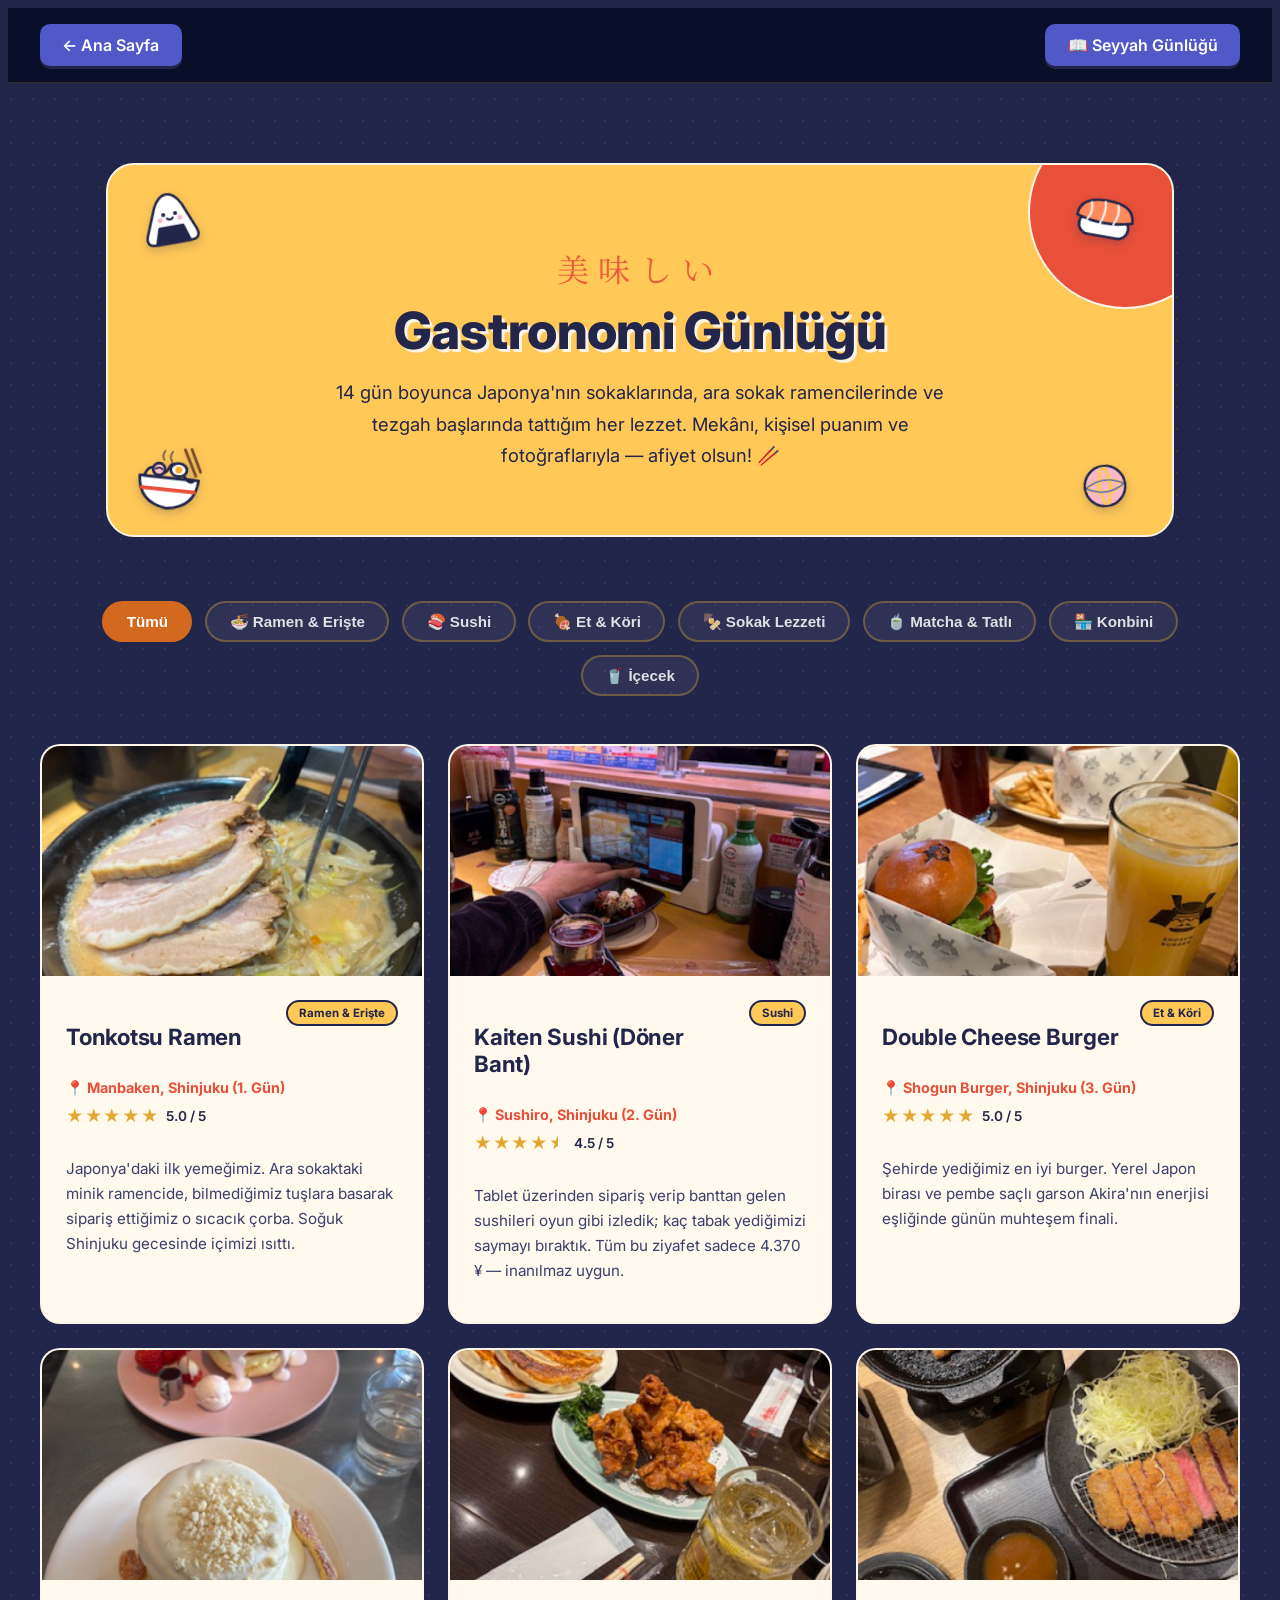
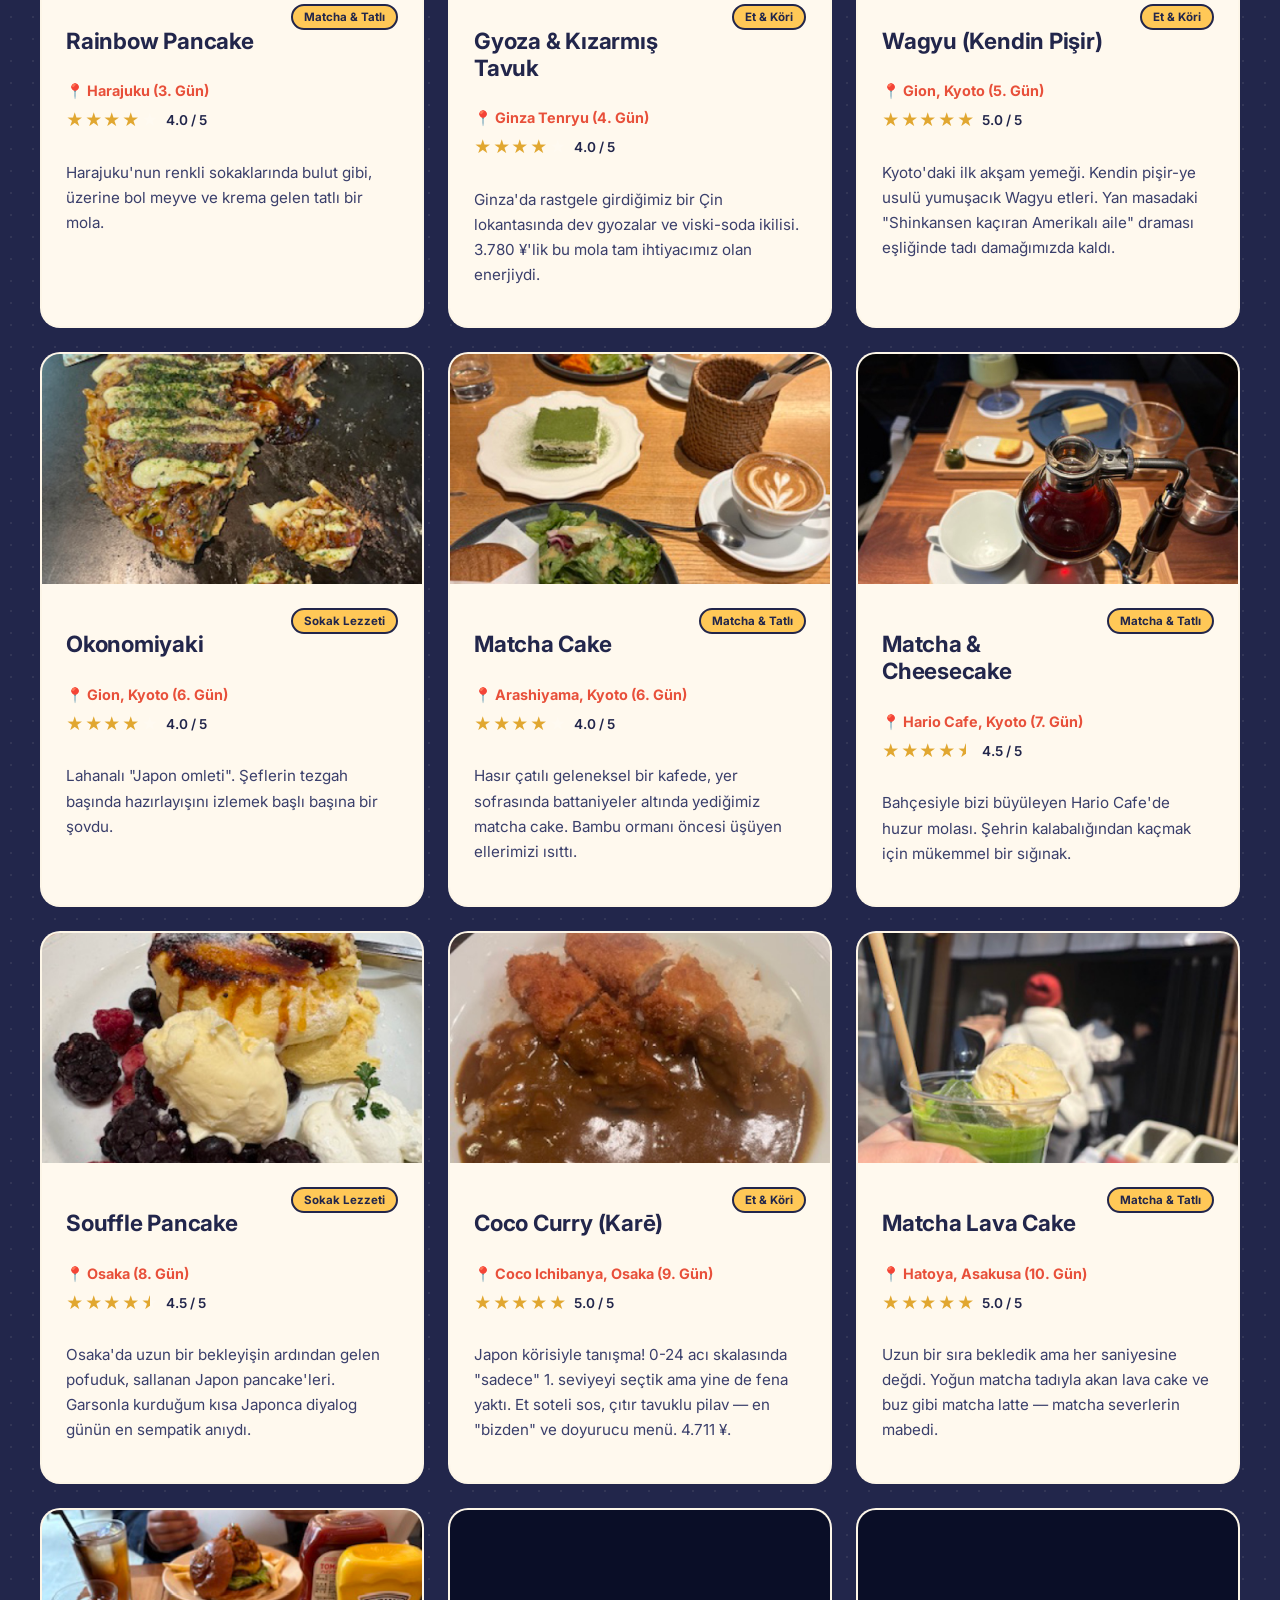
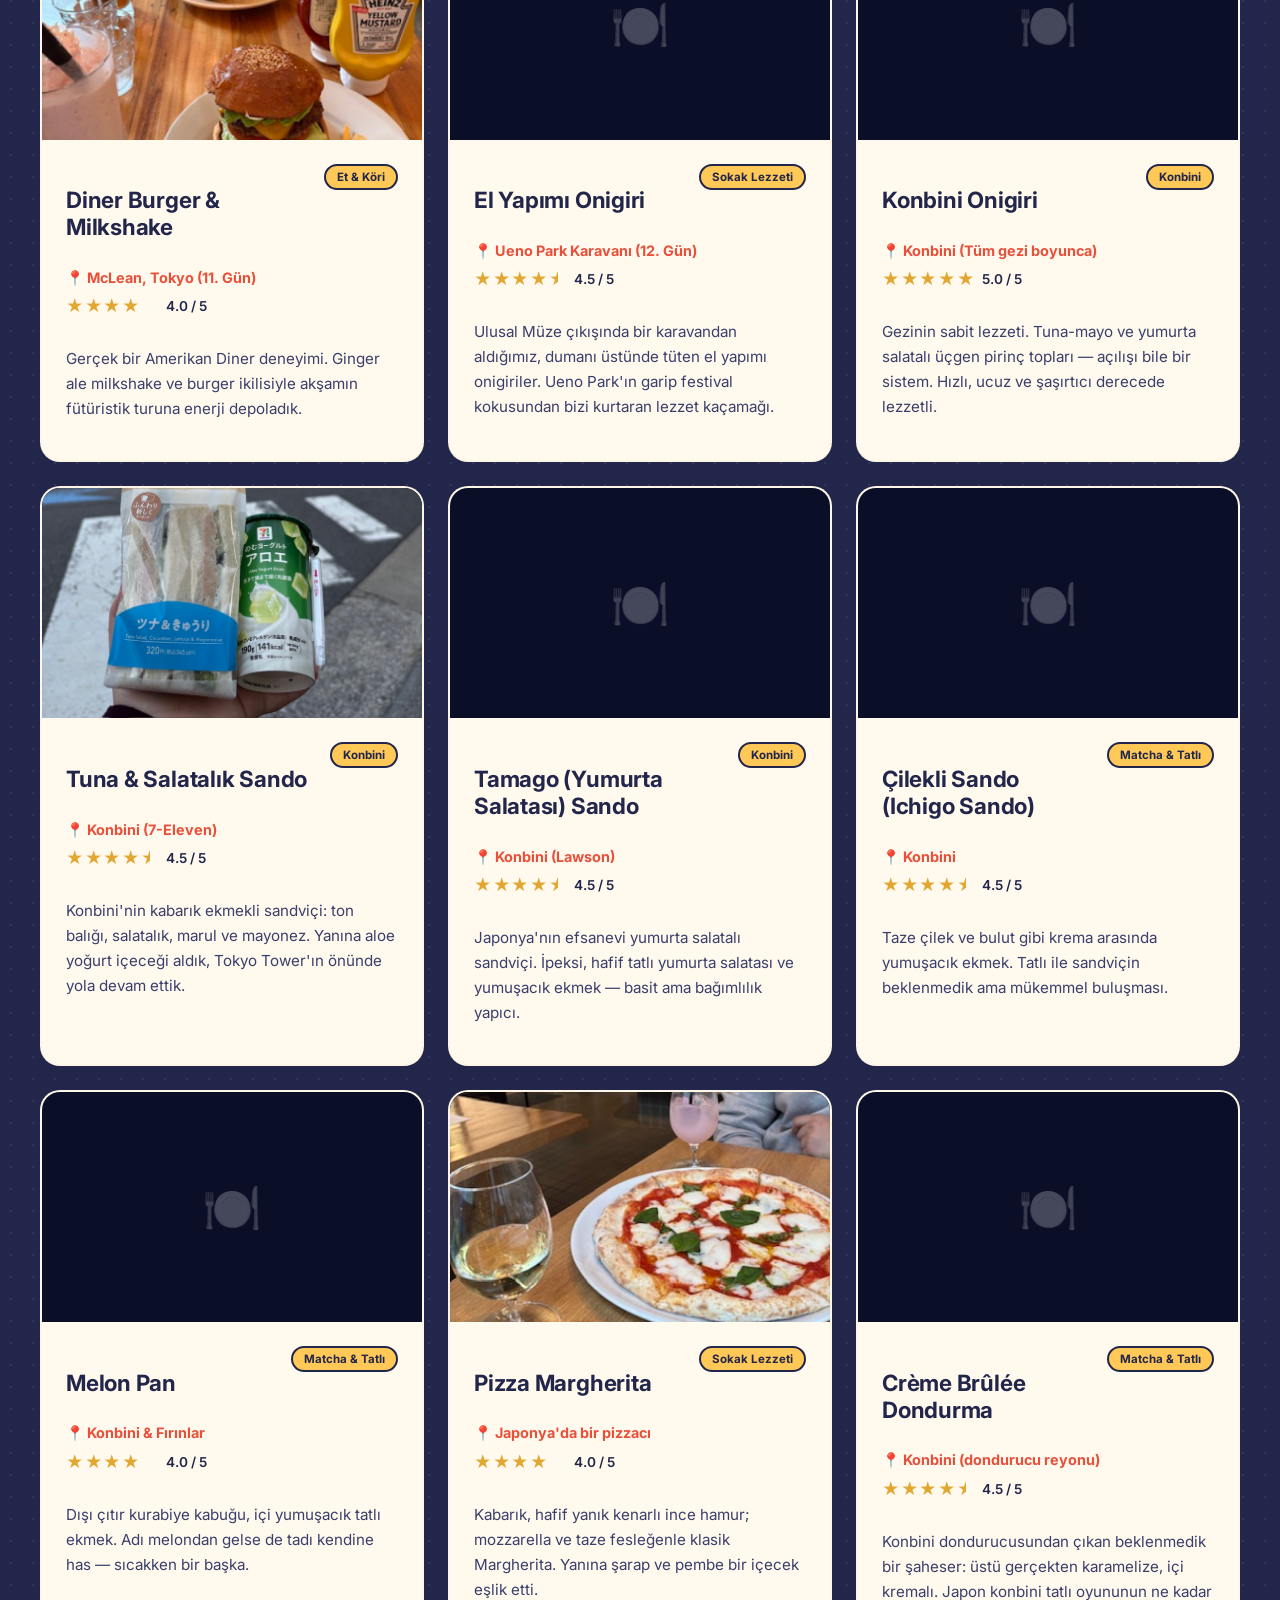
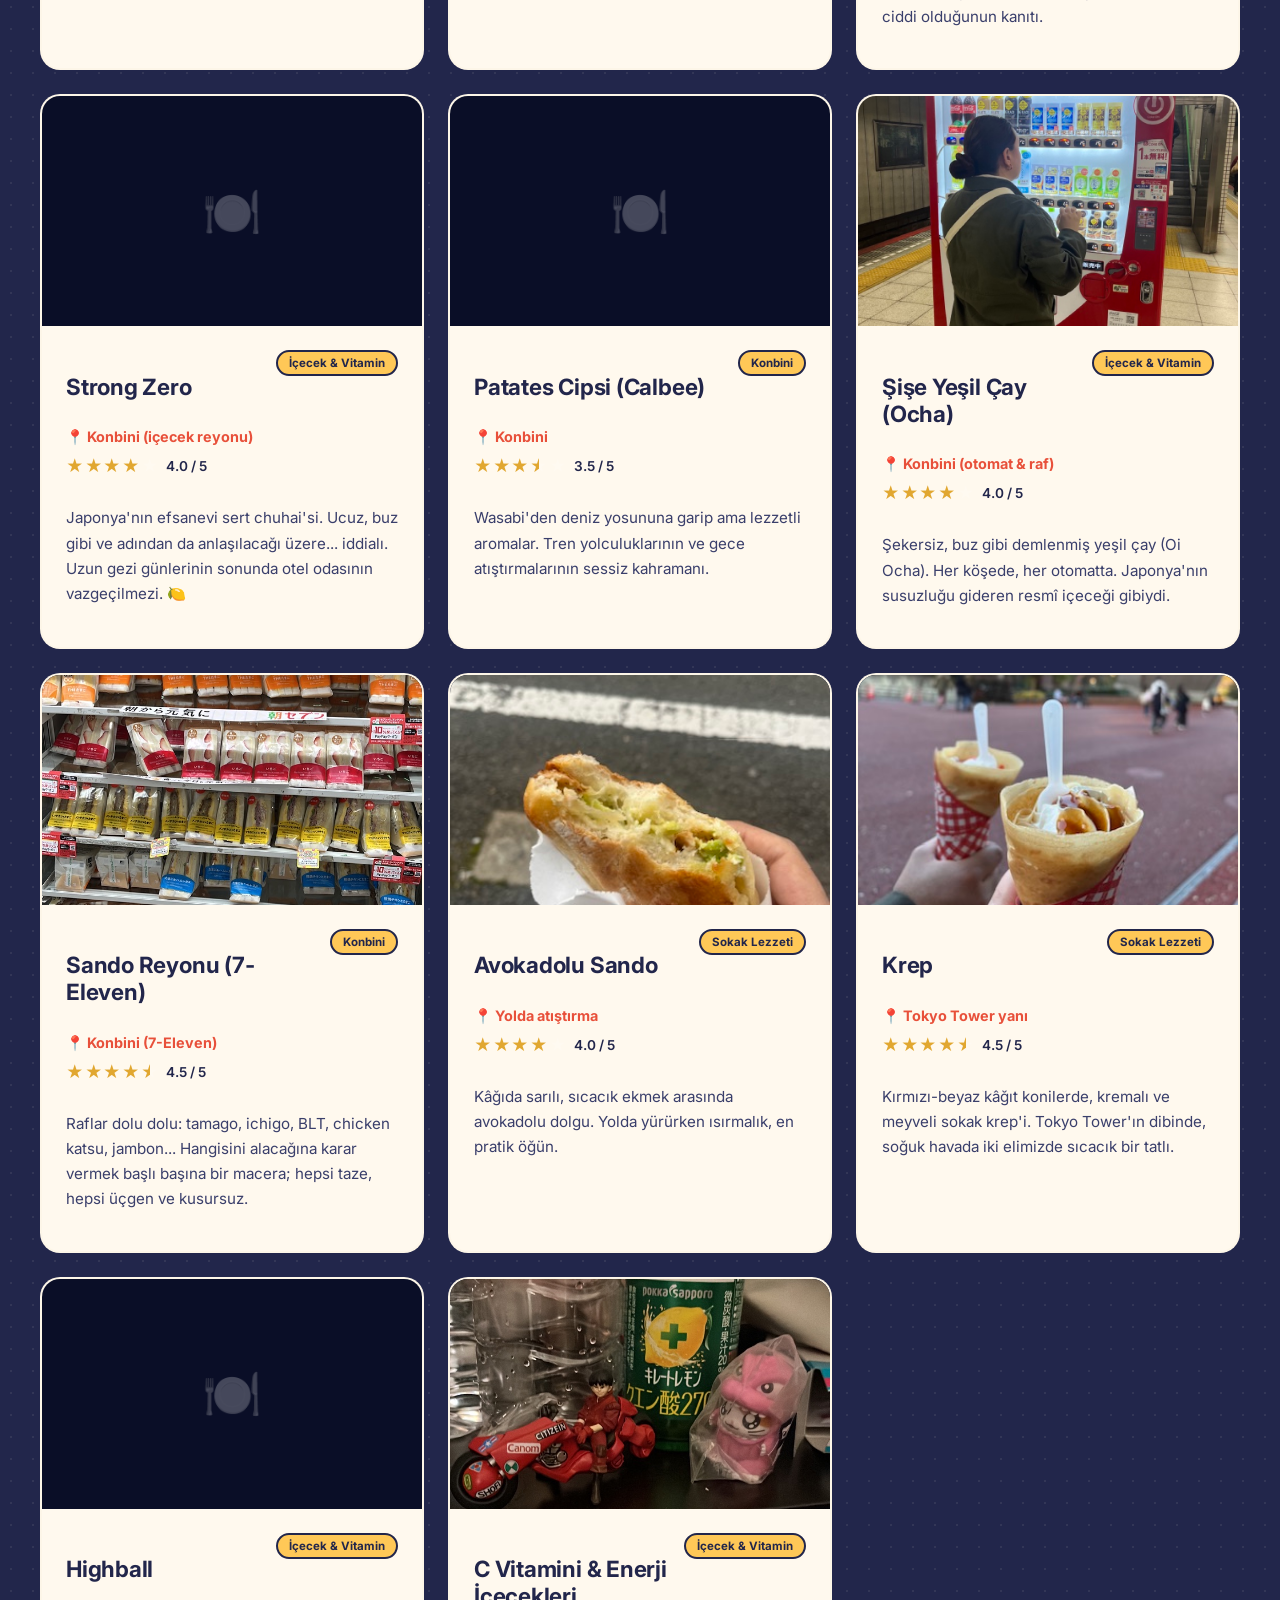
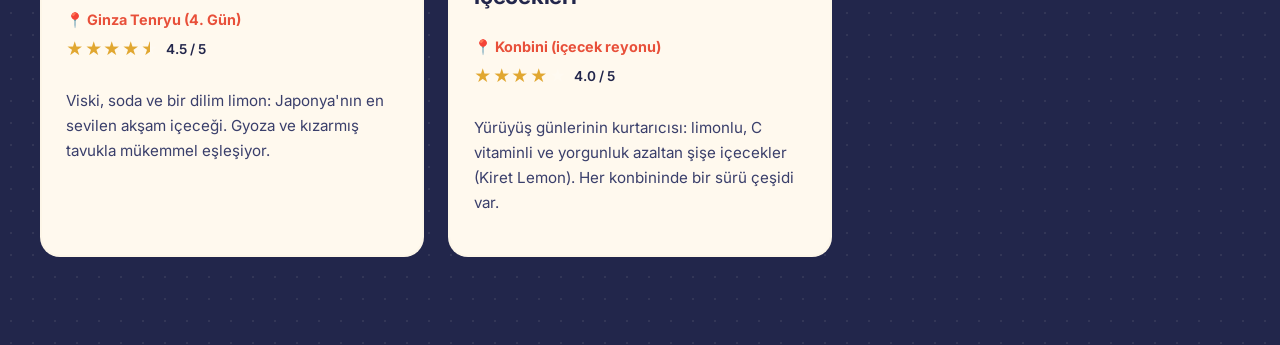
==== commit 549a0f35: "İllüstratif yeniden tasarım, SVG harita, fotoğraflar ve gastronomi güncellemesi - Leaflet yerine saf" ====
--- a/gastronomi.html
+++ b/gastronomi.html
@@ -4,11 +4,14 @@
     <meta charset="UTF-8">
     <meta name="viewport" content="width=device-width, initial-scale=1.0">
     <title>🍜 Gastronomi Günlüğü | Japonya 2026</title>
-    <meta name="description" content="Japonya'da denediğim udon, sushi ve sokak lezzetleri — mekan, puan ve fotoğraflarla kişisel gastronomi günlüğü.">
+    <meta name="description" content="Japonya'da denediğim udon, sushi ve sokak lezzetleri — mekân, puan ve fotoğraflarla kişisel gastronomi günlüğü.">
     <link href="https://fonts.googleapis.com/css2?family=Noto+Serif+JP:wght@300;500;700&family=Inter:wght@300;400;600;700&display=swap" rel="stylesheet">
     <link rel="stylesheet" href="gastronomi.css">
     <link rel="stylesheet" href="responsive.css">
     <link rel="stylesheet" href="theme.css">
+    <link rel="stylesheet" href="illustrated.css">
+    <link rel="stylesheet" href="decor.css">
+    <script src="decor.js" defer></script>
 </head>
 <body class="gastro-page">
 
@@ -21,7 +24,7 @@
         <div class="kanji">美味しい</div>
         <h1>Gastronomi Günlüğü</h1>
         <p>14 gün boyunca Japonya'nın sokaklarında, ara sokak ramencilerinde ve tezgah başlarında
-           tattığım her lezzet. Mekanı, kişisel puanım ve fotoğraflarıyla — afiyet olsun! 🥢</p>
+           tattığım her lezzet. Mekânı, kişisel puanım ve fotoğraflarıyla — afiyet olsun! 🥢</p>
     </header>
 
     <div class="gastro-filters" id="gastroFilters">
@@ -32,6 +35,7 @@
         <button class="filter-btn" data-filter="street">🍢 Sokak Lezzeti</button>
         <button class="filter-btn" data-filter="sweet">🍵 Matcha & Tatlı</button>
         <button class="filter-btn" data-filter="konbini">🏪 Konbini</button>
+        <button class="filter-btn" data-filter="drink">🥤 İçecek</button>
     </div>
 
     <main class="gastro-grid" id="gastroGrid"></main>
@@ -59,85 +63,99 @@
             name: 'Tonkotsu Ramen', place: 'Manbaken, Shinjuku (1. Gün)',
             category: 'ramen', rating: 5,
             desc: 'Japonya\'daki ilk yemeğimiz. Ara sokaktaki minik ramencide, bilmediğimiz tuşlara basarak sipariş ettiğimiz o sıcacık çorba. Soğuk Shinjuku gecesinde içimizi ısıttı.',
-            photos: ['photos/gastronomi/ramen-manbaken.jpg']
+            photos: ['photos/gastronomi/ramen-manbaken.jpg'],
+            ref: { url: 'https://thumb.wikimedia.org/wikipedia/commons/thumb/2/28/Tonkotsu_ramen_in_Tokyo.jpg/960px-Tonkotsu_ramen_in_Tokyo.jpg', credit: 'Syced · CC0', page: 'https://commons.wikimedia.org/wiki/File:Tonkotsu_ramen_in_Tokyo.jpg' }
         },
         {
             name: 'Kaiten Sushi (Döner Bant)', place: 'Sushiro, Shinjuku (2. Gün)',
             category: 'sushi', rating: 4.5,
             desc: 'Tablet üzerinden sipariş verip banttan gelen sushileri oyun gibi izledik; kaç tabak yediğimizi saymayı bıraktık. Tüm bu ziyafet sadece 4.370 ¥ — inanılmaz uygun.',
-            photos: ['photos/gastronomi/sushiro-shinjuku.jpg']
+            photos: ['photos/gastronomi/sushiro-shinjuku.jpg'],
+            ref: { url: 'https://thumb.wikimedia.org/wikipedia/commons/thumb/d/d9/Kaiten_sushi_%282131921293%29.jpg/960px-Kaiten_sushi_%282131921293%29.jpg', credit: 'Benjamin Hollis from Seattle, WA, USA · CC BY 2.0', page: 'https://commons.wikimedia.org/wiki/File:Kaiten_sushi_(2131921293).jpg' }
         },
         {
             name: 'Double Cheese Burger', place: 'Shogun Burger, Shinjuku (3. Gün)',
             category: 'meat', rating: 5,
             desc: 'Şehirde yediğimiz en iyi burger. Yerel Japon birası ve pembe saçlı garson Akira\'nın enerjisi eşliğinde günün muhteşem finali.',
-            photos: ['photos/gastronomi/shogun-burger.jpg']
+            photos: ['photos/gastronomi/shogun-burger.jpg'],
+            ref: { url: 'https://thumb.wikimedia.org/wikipedia/commons/thumb/f/f8/Cheeseburger_of_McDonald%27s_Japan.jpg/960px-Cheeseburger_of_McDonald%27s_Japan.jpg', credit: '毒島みるく · CC0', page: 'https://commons.wikimedia.org/wiki/File:Cheeseburger_of_McDonald%27s_Japan.jpg' }
         },
         {
             name: 'Rainbow Pancake', place: 'Harajuku (3. Gün)',
             category: 'sweet', rating: 4,
             desc: 'Harajuku\'nun renkli sokaklarında bulut gibi, üzerine bol meyve ve krema gelen tatlı bir mola.',
-            photos: ['photos/gastronomi/rainbow-pancake.jpg']
+            photos: ['photos/gastronomi/rainbow-pancake.jpg'],
+            ref: { url: 'https://thumb.wikimedia.org/wikipedia/commons/thumb/a/ac/People_waiting_in_line_for_pancakes_%40_Harajuku_%289439698681%29.jpg/960px-People_waiting_in_line_for_pancakes_%40_Harajuku_%289439698681%29.jpg', credit: 'Guilhem Vellut from Annecy, France · CC BY 2.0', page: 'https://commons.wikimedia.org/wiki/File:People_waiting_in_line_for_pancakes_@_Harajuku_(9439698681).jpg' }
         },
         {
             name: 'Gyoza & Kızarmış Tavuk', place: 'Ginza Tenryu (4. Gün)',
             category: 'meat', rating: 4,
             desc: 'Ginza\'da rastgele girdiğimiz bir Çin lokantasında dev gyozalar ve viski-soda ikilisi. 3.780 ¥\'lik bu mola tam ihtiyacımız olan enerjiydi.',
-            photos: ['photos/gastronomi/ginza-gyoza.jpg']
+            photos: ['photos/gastronomi/ginza-gyoza.jpg'],
+            ref: { url: 'https://thumb.wikimedia.org/wikipedia/commons/thumb/8/8a/Fried_dumplings_%285791222215%29.jpg/960px-Fried_dumplings_%285791222215%29.jpg', credit: 'pelican from Tokyo, Japan · CC BY-SA 2.0', page: 'https://commons.wikimedia.org/wiki/File:Fried_dumplings_(5791222215).jpg' }
         },
         {
             name: 'Wagyu (Kendin Pişir)', place: 'Gion, Kyoto (5. Gün)',
             category: 'meat', rating: 5,
             desc: 'Kyoto\'daki ilk akşam yemeği. Kendin pişir-ye usulü yumuşacık Wagyu etleri. Yan masadaki "Shinkansen kaçıran Amerikalı aile" draması eşliğinde tadı damağımızda kaldı.',
-            photos: ['photos/gastronomi/wagyu-gion.jpg']
+            photos: ['photos/gastronomi/wagyu-gion.jpg'],
+            ref: { url: 'https://thumb.wikimedia.org/wikipedia/commons/thumb/2/2b/Wagy%C5%AB_on_plate_4.jpg/960px-Wagy%C5%AB_on_plate_4.jpg', credit: 'Shisma · CC BY 4.0', page: 'https://commons.wikimedia.org/wiki/File:Wagyū_on_plate_4.jpg' }
         },
         {
             name: 'Okonomiyaki', place: 'Gion, Kyoto (6. Gün)',
             category: 'street', rating: 4,
             desc: 'Lahanalı "Japon omleti". Şeflerin tezgah başında hazırlayışını izlemek başlı başına bir şovdu.',
-            photos: ['photos/gastronomi/okonomiyaki-gion.jpg']
+            photos: ['photos/gastronomi/okonomiyaki-gion.jpg'],
+            ref: { url: 'https://thumb.wikimedia.org/wikipedia/commons/thumb/5/59/Okonomiyaki_001.jpg/960px-Okonomiyaki_001.jpg', credit: 'ume-y · CC BY 2.0', page: 'https://commons.wikimedia.org/wiki/File:Okonomiyaki_001.jpg' }
         },
         {
             name: 'Matcha Cake', place: 'Arashiyama, Kyoto (6. Gün)',
             category: 'sweet', rating: 4,
             desc: 'Hasır çatılı geleneksel bir kafede, yer sofrasında battaniyeler altında yediğimiz matcha cake. Bambu ormanı öncesi üşüyen ellerimizi ısıttı.',
-            photos: ['photos/gastronomi/matcha-cake-arashiyama.jpg']
+            photos: ['photos/gastronomi/matcha-cake-arashiyama.jpg'],
+            ref: { url: 'https://thumb.wikimedia.org/wikipedia/commons/thumb/f/f6/Matcha_cheese_cake_-_Coffee_at_33_2024-02-23.jpg/960px-Matcha_cheese_cake_-_Coffee_at_33_2024-02-23.jpg', credit: 'Andy Li · CC0', page: 'https://commons.wikimedia.org/wiki/File:Matcha_cheese_cake_-_Coffee_at_33_2024-02-23.jpg' }
         },
         {
             name: 'Matcha & Cheesecake', place: 'Hario Cafe, Kyoto (7. Gün)',
             category: 'sweet', rating: 4.5,
             desc: 'Bahçesiyle bizi büyüleyen Hario Cafe\'de huzur molası. Şehrin kalabalığından kaçmak için mükemmel bir sığınak.',
-            photos: ['photos/gastronomi/hario-matcha.jpg']
+            photos: ['photos/gastronomi/hario-matcha.jpg'],
+            ref: { url: 'https://thumb.wikimedia.org/wikipedia/commons/thumb/1/17/Matcha_Cheese_Cake.jpg/960px-Matcha_Cheese_Cake.jpg', credit: 'ぷりぷり娘 · CC BY-SA 4.0', page: 'https://commons.wikimedia.org/wiki/File:Matcha_Cheese_Cake.jpg' }
         },
         {
             name: 'Souffle Pancake', place: 'Osaka (8. Gün)',
             category: 'street', rating: 4.5,
             desc: 'Osaka\'da uzun bir bekleyişin ardından gelen pofuduk, sallanan Japon pancake\'leri. Garsonla kurduğum kısa Japonca diyalog günün en sempatik anıydı.',
-            photos: ['photos/gastronomi/osaka-pancake.jpg']
+            photos: ['photos/gastronomi/osaka-pancake.jpg'],
+            ref: { url: 'https://thumb.wikimedia.org/wikipedia/commons/thumb/b/b6/Souffle_Pan_Cake_in_Japan.jpg/960px-Souffle_Pan_Cake_in_Japan.jpg', credit: 't-mizo · CC BY 2.0', page: 'https://commons.wikimedia.org/wiki/File:Souffle_Pan_Cake_in_Japan.jpg' }
         },
         {
             name: 'Coco Curry (Karē)', place: 'Coco Ichibanya, Osaka (9. Gün)',
             category: 'meat', rating: 5,
             desc: 'Japon körisiyle tanışma! 0-24 acı skalasında "sadece" 1. seviyeyi seçtik ama yine de fena yaktı. Et soteli sos, çıtır tavuklu pilav — en "bizden" ve doyurucu menü. 4.711 ¥.',
-            photos: ['photos/gastronomi/coco-curry.jpg']
+            photos: ['photos/gastronomi/coco-curry.jpg'],
+            ref: { url: 'https://thumb.wikimedia.org/wikipedia/commons/thumb/d/da/Katsu-curry_003.jpg/960px-Katsu-curry_003.jpg', credit: 'Ocdp · CC0', page: 'https://commons.wikimedia.org/wiki/File:Katsu-curry_003.jpg' }
         },
         {
             name: 'Matcha Lava Cake', place: 'Hatoya, Asakusa (10. Gün)',
             category: 'sweet', rating: 5,
             desc: 'Uzun bir sıra bekledik ama her saniyesine değdi. Yoğun matcha tadıyla akan lava cake ve buz gibi matcha latte — matcha severlerin mabedi.',
-            photos: ['photos/gastronomi/hatoya-lava-cake.jpg']
+            photos: ['photos/gastronomi/hatoya-lava-cake.jpg'],
+            ref: { url: 'https://thumb.wikimedia.org/wikipedia/commons/thumb/2/2a/Fondant_au_Chocolat_1.jpg/960px-Fondant_au_Chocolat_1.jpg', credit: 'Rogi.Official · CC BY-SA 4.0', page: 'https://commons.wikimedia.org/wiki/File:Fondant_au_Chocolat_1.jpg' }
         },
         {
             name: 'Diner Burger & Milkshake', place: 'McLean, Tokyo (11. Gün)',
             category: 'meat', rating: 4,
             desc: 'Gerçek bir Amerikan Diner deneyimi. Ginger ale milkshake ve burger ikilisiyle akşamın fütüristik turuna enerji depoladık.',
-            photos: ['photos/gastronomi/mclean-burger.jpg']
+            photos: ['photos/gastronomi/mclean-burger.jpg'],
+            ref: { url: 'https://thumb.wikimedia.org/wikipedia/commons/thumb/d/d5/Homemade_hamburger_with_french_fries_in_Argentina.jpg/960px-Homemade_hamburger_with_french_fries_in_Argentina.jpg', credit: 'Horacio Cambeiro · CC BY-SA 3.0', page: 'https://commons.wikimedia.org/wiki/File:Homemade_hamburger_with_french_fries_in_Argentina.jpg' }
         },
         {
             name: 'El Yapımı Onigiri', place: 'Ueno Park Karavanı (12. Gün)',
             category: 'street', rating: 4.5,
             desc: 'Ulusal Müze çıkışında bir karavandan aldığımız, dumanı üstünde tüten el yapımı onigiriler. Ueno Park\'ın garip festival kokusundan bizi kurtaran lezzet kaçamağı.',
-            photos: ['photos/gastronomi/ueno-onigiri.jpg']
+            photos: ['photos/gastronomi/ueno-onigiri.jpg'],
+            ref: { url: 'https://thumb.wikimedia.org/wikipedia/commons/thumb/1/1d/Onigiri_shop_by_WordRidden_near_Akihabara_station%2C_Tokyo.jpg/960px-Onigiri_shop_by_WordRidden_near_Akihabara_station%2C_Tokyo.jpg', credit: 'WordRidden · CC BY 2.0', page: 'https://commons.wikimedia.org/wiki/File:Onigiri_shop_by_WordRidden_near_Akihabara_station,_Tokyo.jpg' }
         },
 
         // --- KONBİNİ HAZİNELERİ (7-Eleven / Lawson / FamilyMart) ---
@@ -145,61 +163,98 @@
             name: 'Konbini Onigiri', place: 'Konbini (Tüm gezi boyunca)',
             category: 'konbini', rating: 5,
             desc: 'Gezinin sabit lezzeti. Tuna-mayo ve yumurta salatalı üçgen pirinç topları — açılışı bile bir sistem. Hızlı, ucuz ve şaşırtıcı derecede lezzetli.',
-            photos: []
-        },
-        {
-            name: 'Tuna-Mayo & Cheddar Sando', place: 'Konbini (7-Eleven)',
+            photos: [],
+            ref: { url: 'https://thumb.wikimedia.org/wikipedia/commons/thumb/5/51/Onigiri_and_Melonpan.jpg/960px-Onigiri_and_Melonpan.jpg', credit: 'Immanuelle · CC BY-SA 4.0', page: 'https://commons.wikimedia.org/wiki/File:Onigiri_and_Melonpan.jpg' }
+        },
+        {
+            name: 'Tuna & Salatalık Sando', place: 'Konbini (7-Eleven)',
             category: 'konbini', rating: 4.5,
-            desc: 'Konbini\'nin meşhur kabarık beyaz ekmek sandviçi: ton-mayo, cheddar ve taze marul. Kabuğu kesilmiş, üçgen ve kusursuz. Yolda atıştırmanın en pratik hali.',
-            photos: []
+            desc: 'Konbini\'nin kabarık ekmekli sandviçi: ton balığı, salatalık, marul ve mayonez. Yanına aloe yoğurt içeceği aldık, Tokyo Tower\'ın önünde yola devam ettik.',
+            photos: ['photos/gastronomi/tuna-sando.jpg'], pos: '50% 100%'
         },
         {
             name: 'Tamago (Yumurta Salatası) Sando', place: 'Konbini (Lawson)',
             category: 'konbini', rating: 4.5,
             desc: 'Japonya\'nın efsanevi yumurta salatalı sandviçi. İpeksi, hafif tatlı yumurta salatası ve yumuşacık ekmek — basit ama bağımlılık yapıcı.',
-            photos: []
+            photos: [],
+            ref: { url: 'https://thumb.wikimedia.org/wikipedia/commons/thumb/2/29/Japanese_egg_sandwich_in_a_sandwich_case.jpg/960px-Japanese_egg_sandwich_in_a_sandwich_case.jpg', credit: 'Quercus acuta · CC BY-SA 4.0', page: 'https://commons.wikimedia.org/wiki/File:Japanese_egg_sandwich_in_a_sandwich_case.jpg' }
         },
         {
             name: 'Çilekli Sando (Ichigo Sando)', place: 'Konbini',
             category: 'sweet', rating: 4.5,
             desc: 'Taze çilek ve bulut gibi krema arasında yumuşacık ekmek. Tatlı ile sandviçin beklenmedik ama mükemmel buluşması.',
-            photos: []
+            photos: [],
+            ref: { url: 'https://thumb.wikimedia.org/wikipedia/commons/thumb/4/48/Fruit_sandwich_in_Da-cafe%2C_Tokyo_2022-06-29_as%281%29.jpg/960px-Fruit_sandwich_in_Da-cafe%2C_Tokyo_2022-06-29_as%281%29.jpg', credit: 'Araisyohei · CC BY 4.0', page: 'https://commons.wikimedia.org/wiki/File:Fruit_sandwich_in_Da-cafe,_Tokyo_2022-06-29_as(1).jpg' }
         },
         {
             name: 'Melon Pan', place: 'Konbini & Fırınlar',
             category: 'sweet', rating: 4,
             desc: 'Dışı çıtır kurabiye kabuğu, içi yumuşacık tatlı ekmek. Adı melondan gelse de tadı kendine has — sıcakken bir başka.',
-            photos: []
-        },
-        {
-            name: 'Pizza', place: 'Konbini & Sokak',
-            category: 'street', rating: 3.5,
-            desc: 'Japon usulü, mısır ve mayonez gibi sürprizli soslarla bezenmiş tek kişilik pizza. Beklediğin gibi değil ama merak edip aldığımıza değdi.',
-            photos: []
+            photos: [],
+            ref: { url: 'https://thumb.wikimedia.org/wikipedia/commons/thumb/a/a0/Melonpan_on_the_plastic_bag.jpg/960px-Melonpan_on_the_plastic_bag.jpg', credit: 'Kyu3a · CC BY-SA 4.0', page: 'https://commons.wikimedia.org/wiki/File:Melonpan_on_the_plastic_bag.jpg' }
+        },
+        {
+            name: 'Pizza Margherita', place: 'Japonya\'da bir pizzacı',
+            category: 'street', rating: 4,
+            desc: 'Kabarık, hafif yanık kenarlı ince hamur; mozzarella ve taze fesleğenle klasik Margherita. Yanına şarap ve pembe bir içecek eşlik etti.',
+            photos: ['photos/gastronomi/pizza-margherita.jpg'], pos: '50% 78%'
         },
         {
             name: 'Crème Brûlée Dondurma', place: 'Konbini (dondurucu reyonu)',
             category: 'sweet', rating: 4.5,
             desc: 'Konbini dondurucusundan çıkan beklenmedik bir şaheser: üstü gerçekten karamelize, içi kremalı. Japon konbini tatlı oyununun ne kadar ciddi olduğunun kanıtı.',
-            photos: []
+            photos: [],
+            ref: { url: 'https://thumb.wikimedia.org/wikipedia/commons/thumb/7/74/%E9%BB%92%E3%81%84%E7%B2%92%E3%81%AF_%E8%8B%BA%E3%81%AE%E7%A8%AE%E3%81%A7%E3%81%99%E3%80%82_%282171035379%29.jpg/960px-%E9%BB%92%E3%81%84%E7%B2%92%E3%81%AF_%E8%8B%BA%E3%81%AE%E7%A8%AE%E3%81%A7%E3%81%99%E3%80%82_%282171035379%29.jpg', credit: 'Hajime NAKANO from Tokyo, Japan · CC BY 2.0', page: 'https://commons.wikimedia.org/wiki/File:黒い粒は_苺の種です。_(2171035379).jpg' }
         },
         {
             name: 'Strong Zero', place: 'Konbini (içecek reyonu)',
-            category: 'konbini', rating: 4,
+            category: 'drink', rating: 4,
             desc: 'Japonya\'nın efsanevi sert chuhai\'si. Ucuz, buz gibi ve adından da anlaşılacağı üzere... iddialı. Uzun gezi günlerinin sonunda otel odasının vazgeçilmezi. 🍋',
-            photos: []
+            photos: [],
+            ref: { url: 'https://thumb.wikimedia.org/wikipedia/commons/thumb/d/df/Strong_Zero_4967.jpg/960px-Strong_Zero_4967.jpg', credit: 'Akonnchiroll · CC BY-SA 4.0', page: 'https://commons.wikimedia.org/wiki/File:Strong_Zero_4967.jpg' }
         },
         {
             name: 'Patates Cipsi (Calbee)', place: 'Konbini',
             category: 'konbini', rating: 3.5,
             desc: 'Wasabi\'den deniz yosununa garip ama lezzetli aromalar. Tren yolculuklarının ve gece atıştırmalarının sessiz kahramanı.',
-            photos: []
+            photos: [],
+            ref: { url: 'https://thumb.wikimedia.org/wikipedia/commons/thumb/e/e9/20261012_002915_Calbee_Potatoes.jpg/960px-20261012_002915_Calbee_Potatoes.jpg', credit: 'Saimmx · CC0', page: 'https://commons.wikimedia.org/wiki/File:20261012_002915_Calbee_Potatoes.jpg' }
         },
         {
             name: 'Şişe Yeşil Çay (Ocha)', place: 'Konbini (otomat & raf)',
-            category: 'konbini', rating: 4,
+            category: 'drink', rating: 4,
             desc: 'Şekersiz, buz gibi demlenmiş yeşil çay (Oi Ocha). Her köşede, her otomatta. Japonya\'nın susuzluğu gideren resmî içeceği gibiydi.',
-            photos: []
+            photos: ['photos/gastronomi/ocha-otomat.jpg']
+        }
+        ,{
+            name: 'Sando Reyonu (7-Eleven)', place: 'Konbini (7-Eleven)',
+            category: 'konbini', rating: 4.5,
+            desc: 'Raflar dolu dolu: tamago, ichigo, BLT, chicken katsu, jambon... Hangisini alacağına karar vermek başlı başına bir macera; hepsi taze, hepsi üçgen ve kusursuz.',
+            photos: ['photos/gastronomi/sando-7eleven.jpg'], pos: '50% 42%'
+        },
+        {
+            name: 'Avokadolu Sando', place: 'Yolda atıştırma',
+            category: 'street', rating: 4,
+            desc: 'Kâğıda sarılı, sıcacık ekmek arasında avokadolu dolgu. Yolda yürürken ısırmalık, en pratik öğün.',
+            photos: ['photos/gastronomi/avokado-sando.jpg'], pos: '50% 45%'
+        },
+        {
+            name: 'Krep', place: 'Tokyo Tower yanı',
+            category: 'street', rating: 4.5,
+            desc: 'Kırmızı-beyaz kâğıt konilerde, kremalı ve meyveli sokak krep\'i. Tokyo Tower\'ın dibinde, soğuk havada iki elimizde sıcacık bir tatlı.',
+            photos: ['photos/gastronomi/krep-tokyo-tower.jpg'], pos: '50% 85%'
+        },
+        {
+            name: 'Highball', place: 'Ginza Tenryu (4. Gün)',
+            category: 'drink', rating: 4.5,
+            desc: 'Viski, soda ve bir dilim limon: Japonya\'nın en sevilen akşam içeceği. Gyoza ve kızarmış tavukla mükemmel eşleşiyor.',
+            photos: [], ref: { url: 'https://thumb.wikimedia.org/wikipedia/commons/thumb/8/8e/HiBall-1.jpg/960px-HiBall-1.jpg', credit: 'Ttsuchitori · CC BY-SA 3.0', page: 'https://commons.wikimedia.org/wiki/File:HiBall-1.jpg' }
+        },
+        {
+            name: 'C Vitamini & Enerji İçecekleri', place: 'Konbini (içecek reyonu)',
+            category: 'drink', rating: 4,
+            desc: 'Yürüyüş günlerinin kurtarıcısı: limonlu, C vitaminli ve yorgunluk azaltan şişe içecekler (Kiret Lemon). Her konbininde bir sürü çeşidi var.',
+            photos: ['photos/gastronomi/c-vitamini.jpg'], pos: '62% 36%'
         }
     ];
 
@@ -223,17 +278,24 @@
             .filter(d => filter === 'all' || d.category === filter)
             .forEach(d => {
                 let photosHTML;
-                if (d.photos && d.photos.length) {
-                    const cls = d.photos.length === 1 ? 'single' : '';
+                const local = d.photos && d.photos.length ? d.photos : [];
+                if (local.length) {
+                    const cls = local.length === 1 ? 'single' : '';
                     photosHTML = `<div class="food-photos ${cls}">` +
-                        d.photos.map(p =>
-                            `<img src="${p}" alt="${d.name}" loading="lazy"
-                                  onclick="openLightbox('${p}')"
-                                  onerror="this.parentElement.classList.add('empty');this.parentElement.innerHTML='🍽️'">`
+                        local.map(p =>
+                            `<img src="${p}" alt="${d.name}" loading="lazy" style="object-position:${d.pos || 'center'}"
+                                  onclick="openLightbox(this.getAttribute('src'))"
+                                  onerror="useSample(this, ${d.ref ? 'true' : 'false'})">`
                         ).join('') + '</div>';
+                } else if (d.ref) {
+                    photosHTML = `<div class="food-photos single"><img src="${d.ref.url}" alt="${d.name}" loading="lazy" data-sample="1"
+                                  onclick="openLightbox(this.getAttribute('src'))"
+                                  onerror="useSample(this, false)"><a class="sample-credit" href="${d.ref.page}" target="_blank" rel="noopener">Örnek görsel · ${d.ref.credit}</a></div>`;
                 } else {
                     photosHTML = `<div class="food-photos empty">🍽️</div>`;
                 }
+                if (d.ref) { sampleRefs[d.name] = d.ref; }
+                if (d.ref) photosHTML = photosHTML.replace('<div class="food-photos', '<div data-dish="' + d.name.replace(/"/g, '&quot;') + '" class="food-photos');
 
                 const card = document.createElement('div');
                 card.className = 'food-card';
@@ -259,9 +321,27 @@
         if (typeof collectPhotos === 'function') collectPhotos();
     }
 
+    // Kendi fotoğrafın yoksa Wikimedia Commons'taki serbest lisanslı örnek görsel gösterilir.
+    // Kendi fotoğrafını photos/gastronomi/ içine koyunca otomatik olarak o görünür.
+    const sampleRefs = {};
+    function useSample(img, hasRef) {
+        const box = img.parentElement;
+        const ref = sampleRefs[box.dataset.dish];
+        if (!hasRef || !ref || img.dataset.sample) { box.classList.add('empty'); box.innerHTML = '🍽️'; return; }
+        img.dataset.sample = '1';
+        img.src = ref.url;
+        img.onclick = () => openLightbox(ref.url);
+        if (!box.querySelector('.sample-credit')) {
+            const a = document.createElement('a');
+            a.className = 'sample-credit'; a.href = ref.page; a.target = '_blank'; a.rel = 'noopener';
+            a.textContent = 'Örnek görsel · ' + ref.credit;
+            box.appendChild(a);
+        }
+    }
+
     function labelFor(cat) {
         return { ramen: 'Ramen & Erişte', sushi: 'Sushi', meat: 'Et & Köri',
-                 street: 'Sokak Lezzeti', sweet: 'Matcha & Tatlı', konbini: 'Konbini' }[cat] || cat;
+                 street: 'Sokak Lezzeti', sweet: 'Matcha & Tatlı', konbini: 'Konbini', drink: 'İçecek & Vitamin' }[cat] || cat;
     }
 
     // --- Filtre olayları ---
--- a/gastronomi.css
+++ b/gastronomi.css
@@ -236,3 +236,13 @@
     .gastro-hero h1 { font-size: 2.3rem; }
     .gastro-grid { padding: 1rem 1rem 4rem; gap: 1.5rem; }
 }
+
+/* Örnek (serbest lisanslı) görsel künyesi */
+.food-photos { position: relative; }
+.sample-credit {
+    position: absolute; left: 8px; bottom: 8px; max-width: calc(100% - 16px);
+    padding: 3px 9px; border-radius: 999px; font-size: .68rem; line-height: 1.4;
+    background: rgba(10,14,39,.72); color: #fff; text-decoration: none;
+    white-space: nowrap; overflow: hidden; text-overflow: ellipsis;
+}
+.sample-credit:hover { background: rgba(10,14,39,.92); }
--- a/illustrated.css
+++ b/illustrated.css
@@ -0,0 +1,739 @@
+/* ============================================
+   İLLÜSTRATİF TEMA — "Washi Poster"
+   EN SON yüklenir. Krem kâğıt + indigo mürekkep + canlı pastel,
+   kalın çizgi, sert (offset) gölge, çıkartma (sticker) kartlar.
+   ============================================ */
+
+:root {
+    --paper:   #FBF3E4;
+    --paper-2: #FFF9EE;
+    --ink:     #22264B;
+    --ink-2:   #3A3F6B;
+    --red:     #E8503A;
+    --sun:     #FFC857;
+    --sakura:  #F9B8C8;
+    --matcha:  #8ED1B0;
+    --sky:     #BFE3F2;
+    --lilac:   #CDBFE6;
+    --line: 2.5px solid var(--ink);
+    --soft: 0 8px 22px rgba(34,38,75,.12);
+    --btn: 0 3px 0 var(--ink);
+    --pop:  var(--soft);
+    --pop-s: var(--btn);
+    --r: 20px;
+    --font-head: 'Bricolage Grotesque', 'Inter', sans-serif;
+    --font-body: 'Figtree', 'Inter', sans-serif;
+}
+
+html { scroll-behavior: smooth; }
+body, body.home {
+    font-family: var(--font-body);
+    color: var(--ink);
+    background-color: var(--paper);
+    background-image: radial-gradient(rgba(34,38,75,.07) 1.2px, transparent 1.2px);
+    background-size: 22px 22px;
+}
+h1, h2, h3, h4, .section-title, .doc-title, .countdown-number, .stat-num, .center-total {
+    font-family: var(--font-head);
+    letter-spacing: -0.01em;
+}
+::selection { background: var(--sun); color: var(--ink); }
+
+/* ---------- İlerleme çubuğu ---------- */
+.scroll-progress { background: var(--red) !important; box-shadow: none !important; height: 5px !important; border-bottom: 2px solid var(--ink); }
+
+/* ============================================
+   HERO
+   ============================================ */
+.home .countdown-hero {
+    background: linear-gradient(#FFC9B3, #FFE0C8 60%, #FFF1DC) !important;
+    color: var(--ink) !important;
+    min-height: 100vh;
+    padding: 5rem 1rem 12rem;
+    justify-content: flex-start;
+}
+.home .countdown-hero::after { display: none !important; }
+.home .countdown-hero.kenburns-on { animation: none !important; }
+.home .hero-bg { display: none; }
+.hero-art { position: absolute; inset: 0; width: 100%; height: 100%; z-index: 0; }
+.home .countdown-content { z-index: 5; text-align: center; max-width: 900px; }
+
+.home .hero-title { margin-bottom: 1.6rem; }
+.home .jp-text {
+    display: inline-block; font-family: 'Noto Serif JP', serif; font-weight: 900;
+    color: var(--red) !important; -webkit-text-fill-color: var(--red) !important;
+    background: var(--paper); border: var(--line); border-radius: 999px;
+    padding: .2rem 1.3rem; font-size: clamp(1.1rem, 3vw, 1.6rem) !important;
+    box-shadow: var(--pop-s); letter-spacing: .12em; transform: none;
+    text-shadow: none !important;
+}
+.home .main-text {
+    display: block; margin-top: 1rem; font-family: var(--font-head) !important;
+    font-weight: 800 !important; color: var(--ink) !important; -webkit-text-fill-color: var(--ink) !important;
+    font-size: clamp(3rem, 11vw, 7rem) !important; line-height: .95 !important;
+    text-shadow: 4px 4px 0 var(--sun) !important;
+}
+.home .hero-title::after { display: none !important; }
+
+.home .countdown-label {
+    display: inline-block; background: var(--ink); color: var(--paper) !important;
+    padding: .35rem 1.1rem; border-radius: 999px; font-weight: 700; font-size: .85rem;
+    letter-spacing: .08em; text-transform: uppercase; margin-bottom: 1rem;
+}
+.home .countdown-unit {
+    background: var(--paper-2) !important; border: var(--line) !important; border-radius: 18px !important;
+    box-shadow: var(--pop-s); backdrop-filter: none !important; color: var(--ink) !important;
+}
+.home .countdown-unit:nth-child(1) { background: #FFD9E1 !important; }
+.home .countdown-unit:nth-child(3) { background: #FFEBB5 !important; }
+.home .countdown-unit:nth-child(5) { background: #D4F0E2 !important; }
+.home .countdown-unit:nth-child(7) { background: #D5ECF8 !important; }
+.home .countdown-unit:hover { transform: translateY(-3px) !important; box-shadow: var(--soft); border-color: var(--ink) !important; }
+.home .countdown-number { color: var(--ink) !important; font-family: var(--font-head) !important; font-weight: 800 !important; }
+.home .countdown-text { color: var(--ink-2) !important; font-weight: 700; }
+.home .countdown-sep { color: var(--ink) !important; opacity: .5 !important; }
+
+.home .info-item {
+    background: var(--paper-2) !important; color: var(--ink) !important; border: var(--line) !important;
+    border-radius: 999px !important; font-weight: 600; box-shadow: var(--soft);
+}
+.home .journal-btn, .home .plan-btn {
+    border: var(--line) !important; border-radius: 16px !important; font-weight: 700 !important;
+    box-shadow: var(--pop) !important; backdrop-filter: none !important; font-family: var(--font-head);
+}
+.home .journal-btn { background: var(--red) !important; color: #fff !important; }
+.home .plan-btn { background: var(--paper-2) !important; color: var(--ink) !important; }
+.home .journal-btn:hover, .home .plan-btn:hover {
+    transform: translateY(-3px) !important; box-shadow: var(--soft)!important;
+}
+.home .scroll-hint { color: var(--ink) !important; z-index: 6; bottom: 3.2rem; }
+.home .scroll-hint span { color: var(--ink) !important; font-weight: 700; }
+
+/* Hero hareketleri */
+.h-cloud { animation: hDrift var(--s, 60s) linear infinite; animation-delay: var(--d, 0s); }
+@keyframes hDrift { from { transform: translateX(-60px); } to { transform: translateX(120px); } }
+.petal { transform: translate(var(--x), -20px); animation: petalFall var(--s, 10s) linear infinite; animation-delay: var(--d, 0s); }
+@keyframes petalFall {
+    0%   { transform: translate(var(--x), 380px) rotate(0); opacity: 0; }
+    10%  { opacity: 1; }
+    100% { transform: translate(calc(var(--x) - 160px), 760px) rotate(540deg); opacity: .9; }
+}
+@media (prefers-reduced-motion: reduce) { .h-cloud, .petal { animation: none; } }
+
+/* ============================================
+   ANA İÇERİK
+   ============================================ */
+.home .main-content { position: relative; z-index: 1; }
+
+.section-title, .home .doc-title {
+    font-family: var(--font-head) !important; font-weight: 800 !important; color: var(--ink) !important;
+    font-size: clamp(1.8rem, 5vw, 2.8rem) !important; margin-bottom: 2.6rem;
+}
+.section-title::after {
+    height: 12px !important; width: 120px !important; border-radius: 0 !important;
+    background: none !important; bottom: -22px !important;
+    background-image: url("data:image/svg+xml,%3Csvg xmlns='http://www.w3.org/2000/svg' width='40' height='12' viewBox='0 0 40 12'%3E%3Cpath d='M0 6q10-10 20 0t20 0' fill='none' stroke='%23E8503A' stroke-width='3.5' stroke-linecap='round'/%3E%3C/svg%3E") !important;
+    background-repeat: repeat-x !important;
+}
+
+/* --- Seyyah günlüğü banner --- */
+.journal-featured {
+    background: var(--sun) !important; border: var(--line) !important; border-radius: 28px !important;
+    box-shadow: var(--soft)!important; position: relative; overflow: hidden !important;
+}
+.journal-featured::before {
+    display: block !important; content: '' !important; font-size: 0 !important; opacity: 1 !important; animation: none !important;
+    right: -60px; top: -60px; width: 220px; height: 220px; border-radius: 50%;
+    background: var(--red); border: var(--line); box-shadow: none;
+}
+.journal-featured::after {
+    content: ''; position: absolute; left: -40px; bottom: -70px; width: 200px; height: 200px; border-radius: 50%;
+    background: var(--sakura); border: var(--line);
+}
+.journal-content { z-index: 2; }
+.journal-featured h2 { color: var(--ink) !important; font-family: var(--font-head) !important; font-weight: 800; }
+.journal-featured p { color: var(--ink) !important; }
+.journal-badge { background: var(--ink) !important; color: var(--paper) !important; border: none !important; }
+.preview-card {
+    background: var(--paper-2) !important; border: var(--line) !important; border-radius: 16px !important;
+    box-shadow: var(--pop-s); backdrop-filter: none !important;
+}
+.preview-card:nth-child(1) { background: #FFD9E1 !important; }
+.preview-card:nth-child(2) { background: #D5ECF8 !important; }
+.preview-card:nth-child(3) { background: #D4F0E2 !important; }
+.preview-card:nth-child(4) { background: var(--paper-2) !important; }
+.preview-card .number { color: var(--ink) !important; font-family: var(--font-head); }
+.preview-card .label { color: var(--ink-2) !important; font-weight: 600; }
+.journal-featured .journal-btn {
+    background: var(--red) !important; color: #fff !important; border: var(--line) !important; box-shadow: var(--pop) !important;
+}
+
+/* --- Koyu bölüm panelleri (harita, rakamlar, bütçe) --- */
+.doc-section {
+    background: var(--ink) !important; border: var(--line) !important; border-radius: 28px !important;
+    box-shadow: var(--soft)!important; position: relative;
+}
+.doc-section:nth-of-type(even) { box-shadow: var(--soft)!important; }
+.home .doc-section .doc-title { color: var(--paper) !important; }
+.doc-section .doc-subtitle { color: rgba(251,243,228,.75) !important; }
+.jm-stage { border: var(--line) !important; border-color: var(--paper) !important; box-shadow: none !important; border-radius: 22px !important; }
+.jm-panel {
+    background: var(--paper-2) !important; color: var(--ink); border: var(--line) !important;
+    border-top: var(--line) !important; box-shadow: var(--soft);
+}
+.map-popup .popup-title { color: var(--ink) !important; font-family: var(--font-head); }
+.map-popup .popup-title small { background: var(--ink) !important; color: var(--paper) !important; }
+.map-popup .popup-section strong { color: var(--ink-2) !important; }
+.map-popup ul li { color: var(--ink) !important; }
+.map-popup .popup-tag { background: #fff !important; color: var(--ink) !important; border: 2px solid var(--ink) !important; }
+.map-popup .popup-btn {
+    background: var(--red) !important; border: var(--line) !important; border-radius: 14px !important;
+    box-shadow: var(--soft)!important; color: #fff !important;
+}
+.map-popup .popup-btn:hover { box-shadow: var(--soft)!important; }
+
+.spend-kpi { border: 2px solid var(--paper) !important; background: rgba(255,255,255,.06) !important; }
+.spend-kpi.main { background: var(--red) !important; }
+.spend-note { border-left-color: var(--sun) !important; }
+
+.trip-stat { border: 2px solid rgba(251,243,228,.35) !important; border-radius: 18px !important; background: rgba(255,255,255,.06) !important; }
+.chart-card { border: 2px solid rgba(251,243,228,.35) !important; border-radius: 20px !important; }
+
+/* --- Gastronomi CTA --- */
+.gastro-cta { text-decoration: none; }
+.gastro-cta-inner, .gastro-cta .gastro-cta-inner {
+    background: var(--red) !important; border: var(--line) !important; border-radius: 28px !important;
+    box-shadow: var(--soft)!important; color: #fff !important; transition: transform .2s, box-shadow .2s;
+}
+.gastro-cta:hover .gastro-cta-inner { transform: translateY(-3px); box-shadow: var(--soft)!important; }
+.gastro-cta-text h2 { color: #fff !important; font-family: var(--font-head) !important; font-weight: 800; }
+.gastro-cta-text p { color: rgba(255,255,255,.92) !important; }
+.gastro-cta-badge { background: var(--sun) !important; color: var(--ink) !important; border: 2px solid var(--ink) !important; font-weight: 700; }
+.gastro-cta-icon {
+    background: var(--paper) !important; border: var(--line); border-radius: 50% !important;
+    width: 88px; height: 88px; display: flex; align-items: center; justify-content: center; box-shadow: var(--soft);
+}
+
+/* --- Hızlı gezinme (sticky) --- */
+.quick-nav {
+    background: var(--paper) !important; border-bottom: var(--line); box-shadow: none !important;
+    background-image: none;
+}
+.nav-btn {
+    background: var(--paper-2) !important; border: 2px solid var(--ink) !important; color: var(--ink) !important;
+    border-radius: 999px !important; font-weight: 700 !important; font-family: var(--font-head);
+    box-shadow: var(--soft); transition: transform .15s, box-shadow .15s !important;
+}
+.nav-btn:hover { transform: translateY(-3px) !important; box-shadow: var(--soft); color: var(--ink) !important; }
+.nav-btn.active { background: var(--sun) !important; color: var(--ink) !important; border-color: var(--ink) !important; box-shadow: var(--soft); transform: translateY(-3px) !important; }
+
+/* --- Gün kartları --- */
+.day-card {
+    background: var(--paper-2) !important; border: var(--line) !important; border-radius: var(--r) !important;
+    box-shadow: var(--pop) !important; overflow: hidden; color: var(--ink);
+}
+.day-card:hover { transform: translateY(-3px) !important; box-shadow: var(--soft)!important; border-color: var(--ink) !important; }
+.day-header { border-bottom: var(--line); }
+.day-header, .day-header * { color: #fff; }
+.day-header .day-title { font-family: var(--font-head); font-weight: 800; }
+.activity-item, .food-item {
+    background: #fff !important; border: 2px solid var(--ink) !important; border-left: 6px solid var(--city-color, var(--red)) !important;
+    border-radius: 14px !important; color: var(--ink);
+}
+.activity-title, .food-name { color: var(--ink) !important; font-family: var(--font-head); }
+.activity-location, .activity-time, .food-place { color: var(--ink-2) !important; }
+.food-suggestions { background: #FFF0D6 !important; border: 2px dashed var(--ink) !important; }
+.food-type { background: var(--red) !important; border: 2px solid var(--ink); }
+.journal-button, .day-journal-link a {
+    background: var(--red) !important; border: var(--line) !important; border-radius: 14px !important;
+    box-shadow: var(--pop-s) !important; color: #fff !important;
+}
+
+/* --- Öne çıkan deneyimler (highlight) --- */
+.highlight-card, .city-card, .tip-card {
+    background: var(--paper-2) !important; border: var(--line) !important; border-radius: var(--r) !important;
+    box-shadow: var(--pop) !important; color: var(--ink);
+}
+.highlight-card:hover, .city-card:hover, .tip-card:hover {
+    transform: translateY(-3px) !important; box-shadow: var(--soft)!important; border-color: var(--ink) !important;
+}
+.highlight-card:nth-child(5n+1), .tip-card:nth-child(6n+1) { background: #FFD9E1 !important; }
+.highlight-card:nth-child(5n+2), .tip-card:nth-child(6n+2) { background: #FFEBB5 !important; }
+.highlight-card:nth-child(5n+3), .tip-card:nth-child(6n+3) { background: #D4F0E2 !important; }
+.highlight-card:nth-child(5n+4), .tip-card:nth-child(6n+4) { background: #D5ECF8 !important; }
+.highlight-card:nth-child(5n+5), .tip-card:nth-child(6n+5) { background: #E6DDF5 !important; }
+.tip-card:nth-child(6n+6) { background: #FFE0CC !important; }
+.highlight-card h3, .tip-card h3, .tip-card h4, .city-info h3 { color: var(--ink) !important; font-family: var(--font-head); font-weight: 800; }
+.highlight-card p, .tip-card p, .city-days { color: var(--ink-2) !important; }
+.highlight-icon, .tip-icon, .city-icon {
+    background: #fff; border: var(--line); border-radius: 50%; width: 64px; height: 64px;
+    display: flex; align-items: center; justify-content: center; font-size: 1.9rem !important; box-shadow: var(--soft);
+    margin-bottom: 1rem;
+}
+.city-icon { margin-bottom: 0; flex-shrink: 0; }
+.explore-link { color: var(--red) !important; font-weight: 800 !important; }
+.tokyo-card  { background: #E4E6FF !important; }
+.kyoto-card  { background: #FFD9E1 !important; }
+.osaka-card  { background: #D5ECF8 !important; }
+.nara-card   { background: #D4F0E2 !important; }
+.highlight-item { background: rgba(255,255,255,.75) !important; border: 2px solid var(--ink) !important; border-radius: 12px !important; color: var(--ink); }
+
+/* --- Modal --- */
+.modal-content { background: var(--paper-2) !important; border: var(--line) !important; border-radius: 26px !important; box-shadow: var(--soft)!important; color: var(--ink); }
+.modal-item { background: #fff !important; border: 2px solid var(--ink) !important; border-left: 6px solid var(--red) !important; border-radius: 12px !important; }
+.modal-item h4, .modal-item-location { color: var(--ink) !important; }
+
+/* --- Footer --- */
+.footer {
+    background: var(--ink) !important; color: var(--paper); border-top: var(--line);
+    position: relative; margin-top: 5rem; padding-top: 4rem;
+}
+.footer::before {
+    content: ''; position: absolute; left: 0; right: 0; top: -26px; height: 26px;
+    background:
+        radial-gradient(circle at 20px 26px, var(--ink) 0 19px, transparent 20px) 0 0 / 40px 26px repeat-x;
+}
+.footer-links a {
+    color: var(--ink) !important; background: var(--sun); border: 2px solid var(--paper); border-radius: 999px;
+    padding: .35rem 1rem; text-decoration: none; font-weight: 700; margin: 0 .3rem;
+}
+
+/* ============================================
+   GASTRONOMİ SAYFASI (koyu indigo + illüstratif kartlar)
+   ============================================ */
+.gastro-page { font-family: var(--font-body); }
+.gastro-page h1, .gastro-page h2, .gastro-page h3 { font-family: var(--font-head); }
+.gastro-hero { position: relative; }
+.food-card {
+    border: var(--line) !important; border-color: var(--paper) !important; border-radius: var(--r) !important;
+    box-shadow: var(--soft)!important; overflow: hidden;
+}
+.food-card:nth-child(3n+2) { box-shadow: var(--soft)!important; }
+.food-card:nth-child(3n+3) { box-shadow: var(--soft)!important; }
+.food-card:hover { transform: translateY(-3px) !important; }
+.food-type-badge { border: 2px solid currentColor !important; font-weight: 700; }
+.gastro-filters .filter-btn { border-radius: 999px !important; font-weight: 700 !important; border-width: 2px !important; }
+
+/* ============================================
+   GÜN SAYFALARI (koyu indigo; metinlere dokunulmaz)
+   ============================================ */
+.day-detail-page { font-family: var(--font-body); }
+.day-detail-page h1, .day-detail-page h2, .day-detail-page h3, .day-detail-page h4 { font-family: var(--font-head); }
+.day-detail-page .day-hero { position: relative; border-bottom: var(--line); border-color: var(--ink); }
+.day-detail-page .day-hero::after {
+    content: ''; position: absolute; left: 0; right: 0; bottom: -1px; height: 34px;
+    background: radial-gradient(circle at 24px 34px, var(--day-bg, #0a0e27) 0 23px, transparent 24px) 0 0 / 48px 34px repeat-x;
+}
+.day-detail-page .activity-detail, .day-detail-page .note-card, .day-detail-page .highlight-box, .day-detail-page .next-day-card {
+    border: 2px solid rgba(251,243,228,.55) !important; border-radius: var(--r) !important; box-shadow: var(--soft);
+}
+.day-detail-page .btn-back, .day-detail-page .btn-next, .detail-nav a {
+    border: 2px solid var(--ink) !important; border-radius: 14px !important; box-shadow: var(--soft)!important;
+}
+.day-detail-page .time-badge { border: 2px solid var(--ink); background: var(--red) !important; }
+
+@media (max-width: 700px) {
+    .home .countdown-hero { padding-top: 3.5rem; }
+    .doc-section, .journal-featured, .gastro-cta-inner { box-shadow: var(--soft)!important; }
+    .doc-section { box-shadow: var(--soft)!important; }
+}
+
+/* İstatistik rakamları taşmasın */
+.trip-stat .stat-num { font-size: clamp(1.2rem, 2.3vw, 1.7rem) !important; white-space: nowrap; line-height: 1.2; }
+.trip-stats-strip { grid-template-columns: repeat(auto-fit, minmax(130px, 1fr)); }
+
+/* Gün sayfası kahramanı: illüstratif güneş + tepe silüeti */
+.day-detail-page .day-hero { overflow: hidden; }
+.day-detail-page .day-hero::before {
+    content: ''; position: absolute; right: 8%; top: 12%; width: 150px; height: 150px; border-radius: 50%;
+    background: rgba(255,255,255,.28); box-shadow: 0 0 0 26px rgba(255,255,255,.12), 0 0 0 56px rgba(255,255,255,.07);
+    z-index: 0; pointer-events: none;
+}
+.day-detail-page .day-hero .hero-content { position: relative; z-index: 2; }
+.day-detail-page .day-hero .stat {
+    background: var(--paper-2) !important; color: var(--ink) !important; border: 2px solid var(--ink) !important;
+    border-radius: 999px !important; box-shadow: var(--soft); font-weight: 700;
+}
+.day-detail-page .day-label {
+    background: var(--ink) !important; color: var(--paper) !important; border-radius: 999px !important; font-weight: 700;
+}
+.day-detail-page .day-title { text-shadow: 3px 3px 0 var(--ink) !important; color: #fff !important; font-weight: 800 !important; }
+
+/* Gastronomi: poster kahraman + noktalı zemin */
+.gastro-page {
+    background-color: var(--ink) !important;
+    background-image: radial-gradient(rgba(251,243,228,.08) 1.2px, transparent 1.2px) !important;
+    background-size: 22px 22px !important;
+}
+.gastro-hero {
+    background: var(--sun) !important; color: var(--ink) !important; border: var(--line); border-color: var(--paper);
+    border-radius: 28px !important; box-shadow: var(--soft); margin: 5rem auto 2rem; max-width: 1000px; overflow: hidden;
+}
+.gastro-hero::before { display: none !important; }
+.gastro-hero::after {
+    content: ''; position: absolute; right: -50px; top: -50px; width: 190px; height: 190px; border-radius: 50%;
+    background: var(--red); border: var(--line); border-color: var(--paper); pointer-events: none;
+}
+.gastro-hero h1, .gastro-hero p { color: var(--ink) !important; -webkit-text-fill-color: var(--ink) !important; position: relative; z-index: 1; }
+.gastro-hero h1 { font-weight: 800 !important; text-shadow: 3px 3px 0 var(--paper); }
+.gastro-hero .kanji { color: var(--red) !important; -webkit-text-fill-color: var(--red) !important; position: relative; z-index: 1; }
+.food-card { background: var(--paper-2) !important; color: var(--ink); }
+.food-card h3, .food-card .food-desc { color: var(--ink) !important; }
+.food-card .food-desc { color: var(--ink-2) !important; }
+.food-card .food-place { color: var(--red) !important; font-weight: 700; }
+.food-card .score { color: var(--ink) !important; }
+.food-type-badge { background: var(--sun) !important; color: var(--ink) !important; border-color: var(--ink) !important; }
+
+@media (max-width: 700px) {
+    .hero-art { top: auto; bottom: 0; height: 56%; }
+    .home .countdown-hero { padding-bottom: 6rem; }
+}
+@media (max-width: 700px) {
+    .hero-art { height: 46%; }
+    .home .trip-info { flex-direction: row !important; gap: .5rem !important; }
+    .home .info-item { font-size: .8rem; padding: .35rem .8rem !important; }
+    .home .journal-cta { margin-top: 1.2rem; }
+    .home .countdown-hero { padding-top: 3rem; }
+    .home .scroll-hint { display: none; }
+}
+
+/* ============================================================
+   V2 — DÜZGÜN DÜZEN: aynı genişlik, eşit oranlı kartlar,
+   kayma/dönme yok, tek tip köşe ve çerçeve
+   ============================================================ */
+:root { --w: 1120px; --gap: 1.5rem; --r: 20px; --r-sm: 12px; }
+
+/* Tüm ana bloklar aynı sütunda hizalansın */
+.home .main-content > .journal-featured,
+.home .main-content > .doc-section,
+.home .main-content > .gastro-cta,
+.home .main-content > .days-container,
+.home .main-content > .highlights-section,
+.home .main-content > .city-overview,
+.home .main-content > .travel-tips {
+    width: min(var(--w), calc(100% - 2.5rem)) !important;
+    max-width: none !important;
+    margin-left: auto !important; margin-right: auto !important;
+    padding-left: 0 !important; padding-right: 0 !important;
+}
+.home .main-content > .journal-featured,
+.home .main-content > .doc-section { padding: 3rem 2rem !important; margin-top: 3rem !important; margin-bottom: 3rem !important; }
+.home .main-content > .gastro-cta { display: block; margin-top: 3rem; margin-bottom: 3rem; }
+.home .main-content > .highlights-section,
+.home .main-content > .city-overview,
+.home .main-content > .travel-tips { margin-top: 4.5rem !important; margin-bottom: 4.5rem !important; }
+.home .days-container { margin-top: 2rem !important; margin-bottom: 2rem !important; }
+
+/* Tek tip çerçeve: 2px mürekkep, simetrik yumuşak gölge, köşe 20px */
+.journal-featured, .doc-section, .gastro-cta-inner, .day-card, .highlight-card, .city-card, .tip-card,
+.modal-content, .jm-panel, .jm-stage, .chart-card, .trip-stat, .spend-kpi, .preview-card, .countdown-unit, .food-card {
+    border: 2px solid var(--ink) !important;
+    border-radius: var(--r) !important;
+    box-shadow: var(--soft) !important;
+}
+.doc-section, .journal-featured, .gastro-cta-inner { border-radius: 26px !important; box-shadow: 0 14px 34px rgba(34,38,75,.18) !important; }
+.doc-section .jm-stage, .doc-section .jm-panel, .doc-section .chart-card, .doc-section .trip-stat, .doc-section .spend-kpi {
+    border-color: rgba(251,243,228,.5) !important; box-shadow: none !important;
+}
+.doc-section .jm-panel { border-color: var(--paper) !important; }
+.gastro-page .food-card { border-color: rgba(251,243,228,.5) !important; box-shadow: none !important; }
+
+/* Hover: sadece yukarı kalkma — kayma, dönme, gölge sıçraması yok */
+.highlight-card, .city-card, .tip-card, .day-card, .food-card { transition: transform .2s ease, box-shadow .2s ease !important; }
+.highlight-card:hover, .city-card:hover, .tip-card:hover, .day-card:hover, .food-card:hover {
+    transform: translateY(-4px) !important;
+    box-shadow: 0 14px 30px rgba(34,38,75,.18) !important;
+}
+.gastro-cta:hover .gastro-cta-inner { transform: translateY(-4px) !important; box-shadow: 0 18px 38px rgba(34,38,75,.24) !important; }
+.countdown-unit:hover { transform: none !important; }
+
+/* Düğmeler: alta tek yönlü basış gölgesi */
+.journal-btn, .plan-btn, .popup-btn, .map-popup .popup-btn, .journal-button, .day-journal-link a,
+.footer-links a, .nav-btn, .info-item, .btn-back, .btn-next, .btn-next-day, .filter-btn {
+    box-shadow: var(--btn) !important;
+    border-width: 2px !important;
+    transition: transform .15s ease, box-shadow .15s ease !important;
+}
+.journal-btn:hover, .plan-btn:hover, .popup-btn:hover, .map-popup .popup-btn:hover, .nav-btn:hover,
+.btn-back:hover, .btn-next:hover, .btn-next-day:hover, .filter-btn:hover {
+    transform: translateY(-2px) !important; box-shadow: 0 5px 0 var(--ink) !important;
+}
+.nav-btn.active, .filter-btn.active { transform: none !important; box-shadow: var(--btn) !important; }
+.nav-btn:active, .journal-btn:active, .plan-btn:active { transform: translateY(2px) !important; box-shadow: 0 1px 0 var(--ink) !important; }
+
+/* ---------- Eşit oranlı ızgaralar ---------- */
+.highlights-grid, .city-grid, .tips-grid { display: grid !important; gap: var(--gap) !important; align-items: stretch; }
+
+/* 7 deneyim kartı: 4 + 3, alttaki sıra ortalı */
+.highlights-grid { grid-template-columns: repeat(8, 1fr) !important; }
+.highlights-grid > .highlight-card { grid-column: span 2; }
+.highlights-grid > .highlight-card:nth-child(5) { grid-column: 2 / span 2; }
+.highlights-grid > .highlight-card:nth-child(6) { grid-column: span 2; }
+.highlights-grid > .highlight-card:nth-child(7) { grid-column: span 2; }
+.highlights-grid > .highlight-card:nth-child(n+5) { }
+
+/* 4 şehir: tek sırada 4 */
+.city-grid { grid-template-columns: repeat(4, 1fr) !important; }
+/* 6 ipucu: 3 x 2 */
+.tips-grid { grid-template-columns: repeat(3, 1fr) !important; }
+
+.highlight-card, .city-card, .tip-card {
+    display: flex !important; flex-direction: column; align-items: flex-start; text-align: left !important;
+    padding: 1.6rem !important; min-height: 100%; height: 100%;
+}
+.highlight-card { align-items: center; text-align: center !important; justify-content: flex-start; }
+.highlight-card .explore-link { margin-top: auto; padding-top: 1rem; }
+.highlight-icon, .tip-icon, .city-icon { width: 58px; height: 58px; font-size: 1.7rem !important; box-shadow: none !important; border-width: 2px; flex: 0 0 auto; margin-bottom: 1rem; }
+.highlight-card h3, .tip-card h3, .tip-card h4 { font-size: 1.15rem !important; margin: 0 0 .5rem !important; }
+.highlight-card p, .tip-card p { font-size: .95rem !important; line-height: 1.5; margin: 0 !important; }
+
+.city-header { display: flex; align-items: center; gap: .9rem; margin-bottom: 1.1rem; width: 100%; }
+.city-header .city-icon { margin-bottom: 0; }
+.city-info h3 { font-size: 1.35rem !important; margin: 0 !important; }
+.city-days { margin: .15rem 0 0 !important; font-size: .9rem; }
+.city-highlights { display: flex; flex-direction: column; gap: .5rem; width: 100%; }
+.highlight-item { padding: .55rem .75rem !important; font-size: .88rem; line-height: 1.3; border-radius: var(--r-sm) !important; border-width: 2px !important; }
+
+/* Gün kartı içi: eşit sütunlar */
+.timeline-grid { grid-template-columns: repeat(2, minmax(0, 1fr)) !important; gap: var(--gap) !important; }
+.time-column { border-radius: var(--r-sm) !important; }
+.activity-item { border-radius: var(--r-sm) !important; }
+.day-card { overflow: hidden; }
+
+/* Harita + bütçe: sabit oranlı düzen */
+#japanMap { grid-template-columns: minmax(0, 1.7fr) minmax(300px, 1fr) !important; gap: var(--gap) !important; align-items: stretch !important; }
+.jm-stage { border-radius: var(--r) !important; }
+.jm-panel { border-radius: var(--r) !important; padding: 1.5rem !important; }
+.trip-stats-strip { grid-template-columns: repeat(6, 1fr) !important; gap: 1rem !important; }
+.trip-stat { padding: 1.1rem .5rem !important; display: flex; flex-direction: column; align-items: center; justify-content: center; text-align: center; }
+.charts-duo { display: grid !important; grid-template-columns: repeat(2, 1fr) !important; gap: var(--gap) !important; }
+.chart-card { padding: 1.4rem !important; }
+
+/* Gastronomi: eşit kartlar */
+.gastro-grid { display: grid !important; grid-template-columns: repeat(auto-fill, minmax(320px, 1fr)) !important; gap: var(--gap) !important; align-items: stretch; }
+.gastro-grid .food-card { display: flex; flex-direction: column; }
+.food-photos { aspect-ratio: 4 / 3; height: auto !important; }
+.food-photos img { width: 100%; height: 100%; object-fit: cover; }
+.food-card-body { flex: 1; }
+
+/* Gün sayfası: iç kartlar eşit */
+.day-detail-page .highlights-grid, .day-detail-page .notes-grid { grid-template-columns: repeat(auto-fit, minmax(240px, 1fr)) !important; gap: var(--gap) !important; }
+.day-detail-page .highlight-box, .day-detail-page .note-card { height: 100%; box-shadow: none !important; }
+
+/* ---------- Duyarlı kırılımlar ---------- */
+@media (max-width: 1100px) {
+    .city-grid { grid-template-columns: repeat(2, 1fr) !important; }
+    .trip-stats-strip { grid-template-columns: repeat(3, 1fr) !important; }
+    .highlights-grid { grid-template-columns: repeat(2, 1fr) !important; }
+    .highlights-grid > .highlight-card, .highlights-grid > .highlight-card:nth-child(n) { grid-column: auto !important; }
+    .highlights-grid > .highlight-card:last-child { grid-column: 1 / -1 !important; }
+}
+@media (max-width: 900px) {
+    #japanMap { grid-template-columns: 1fr !important; }
+    .tips-grid { grid-template-columns: repeat(2, 1fr) !important; }
+    .charts-duo { grid-template-columns: 1fr !important; }
+    .timeline-grid { grid-template-columns: 1fr !important; }
+}
+@media (max-width: 600px) {
+    .highlights-grid, .city-grid, .tips-grid { grid-template-columns: 1fr !important; }
+    .highlights-grid > .highlight-card:last-child { grid-column: auto !important; }
+    .trip-stats-strip { grid-template-columns: repeat(2, 1fr) !important; }
+    .home .main-content > .journal-featured, .home .main-content > .doc-section { padding: 2rem 1.1rem !important; }
+    .home .main-content > .journal-featured, .home .main-content > .doc-section, .home .main-content > .gastro-cta { width: calc(100% - 1.5rem) !important; }
+    .gastro-grid { grid-template-columns: 1fr !important; }
+}
+
+/* Önizleme kartları: eşit boyut */
+.journal-preview { display: grid !important; grid-template-columns: repeat(4, 1fr); gap: 1rem; max-width: 560px; margin-left: auto; margin-right: auto; }
+.preview-card { display: flex; flex-direction: column; align-items: center; justify-content: center; padding: 1rem .5rem !important; min-height: 96px; }
+.preview-card .number { font-size: 1.8rem !important; line-height: 1.2; }
+@media (max-width: 520px) { .journal-preview { grid-template-columns: repeat(2, 1fr); } }
+
+/* Yemek fotoğrafları: hepsi aynı yükseklikte, kırpılarak sığar */
+.food-photos { aspect-ratio: auto !important; height: 230px !important; overflow: hidden; flex: 0 0 auto; }
+.food-photos img { width: 100% !important; height: 100% !important; min-height: 0 !important; max-height: none !important; object-fit: cover; flex: 1 1 0; }
+
+/* Önizleme fotoğrafı yoksa boş kutu yerine zarif zemin */
+.next-day-image { background: linear-gradient(135deg, var(--ink-2), var(--ink)); min-height: 140px; }
+
+/* ============================================================
+   POSTA TEMASI — pul, posta damgası, hava postası şeridi, kartpostal
+   ============================================================ */
+:root {
+    --air: repeating-linear-gradient(135deg, #E8503A 0 14px, #fff 14px 28px, #3558D6 28px 42px, #fff 42px 56px);
+    --perf: 14px;
+}
+
+/* Pul kenarı (delikli): iç alan tam görünür, kenar halkası delikli */
+.stamp-edge, .trip-stat, .stamp, .day-detail-page .day-label {
+    -webkit-mask:
+        linear-gradient(#000 0 0) content-box,
+        radial-gradient(circle at 50% 50%, transparent 4px, #000 4.6px) -7px -7px / var(--perf) var(--perf) border-box;
+    mask:
+        linear-gradient(#000 0 0) content-box,
+        radial-gradient(circle at 50% 50%, transparent 4px, #000 4.6px) -7px -7px / var(--perf) var(--perf) border-box;
+}
+
+/* --- 1) Harita paneli: kartpostal --- */
+.jm-panel {
+    background:
+        var(--air) top / 100% 10px no-repeat,
+        repeating-linear-gradient(transparent 0 31px, rgba(34,38,75,.07) 31px 32px),
+        var(--paper-2) !important;
+    border: 2px solid var(--paper) !important;
+    padding: 2rem 1.5rem 1.5rem !important;
+}
+.pc-top { display: flex; justify-content: space-between; align-items: flex-start; gap: 1rem; margin-bottom: 1rem; }
+.pc-top .popup-title { margin-bottom: 0 !important; flex: 1; min-width: 0; }
+.stamp-wrap { position: relative; flex: 0 0 auto; width: 84px; filter: drop-shadow(0 3px 4px rgba(34,38,75,.25)); transform: rotate(3deg); }
+.stamp {
+    width: 84px; height: 100px; padding: 10px; box-sizing: border-box; position: relative;
+    background: #fff; display: flex; flex-direction: column; align-items: center; justify-content: center; gap: 4px;
+}
+.stamp::before { content: ''; position: absolute; inset: 7px; border: 2px solid var(--st, var(--red)); }
+.stamp .stamp-ic { font-size: 1.8rem; line-height: 1; position: relative; }
+.stamp .stamp-val { font: 800 .6rem var(--font-head); letter-spacing: .12em; color: var(--st, var(--red)); position: relative; }
+.postmark { position: absolute; left: -64px; bottom: -14px; width: 120px; color: var(--ink); opacity: .6; transform: rotate(-10deg); pointer-events: none; }
+
+/* --- 2) Rakamlar: her kutu bir pul --- */
+.trip-stat {
+    background: #FFE3E8 !important; color: var(--ink) !important; border: none !important; border-radius: 0 !important;
+    box-shadow: none !important; padding: 14px 10px !important; position: relative;
+}
+.trip-stat:nth-child(6n+2) { background: #FFEBB5 !important; }
+.trip-stat:nth-child(6n+3) { background: #D4F0E2 !important; }
+.trip-stat:nth-child(6n+4) { background: #D5ECF8 !important; }
+.trip-stat:nth-child(6n+5) { background: #E6DDF5 !important; }
+.trip-stat:nth-child(6n+6) { background: #FFE0CC !important; }
+.trip-stat::before { content: ''; position: absolute; inset: 7px; border: 1.5px solid rgba(34,38,75,.45); pointer-events: none; }
+.trip-stat .stat-num { color: var(--ink) !important; }
+.trip-stat .stat-label { color: var(--ink-2) !important; font-weight: 700; letter-spacing: .08em; }
+.trip-stat .stat-icon { filter: none; }
+.trip-stats-strip { gap: 1.1rem !important; }
+
+/* --- 3) Günlük bandı: hava postası şeridi --- */
+.journal-featured {
+    background:
+        var(--air) top / 100% 12px no-repeat,
+        var(--air) bottom / 100% 12px no-repeat,
+        var(--sun) !important;
+    padding-top: 4rem !important; padding-bottom: 4rem !important;
+}
+.journal-badge { transform: rotate(-3deg); }
+
+/* --- 4) Gün sayfası: damga + pul etiketi --- */
+.day-detail-page .day-hero::before {
+    background: none !important; box-shadow: none !important; border-radius: 0 !important;
+    width: 230px !important; height: 100px !important; right: 6% !important; top: 14% !important;
+    opacity: .5; transform: rotate(-8deg);
+    background-image: url("data:image/svg+xml,%3Csvg xmlns='http://www.w3.org/2000/svg' viewBox='0 0 230 100'%3E%3Cg fill='none' stroke='%23fff' stroke-width='3' stroke-linecap='round'%3E%3Ccircle cx='50' cy='50' r='42'/%3E%3Ccircle cx='50' cy='50' r='35' stroke-width='1.5'/%3E%3Cpath d='M100 28q10-8 20 0t20 0t20 0t20 0'/%3E%3Cpath d='M100 50q10-8 20 0t20 0t20 0t20 0'/%3E%3Cpath d='M100 72q10-8 20 0t20 0t20 0t20 0'/%3E%3C/g%3E%3Ctext x='50' y='46' text-anchor='middle' font-family='sans-serif' font-size='14' font-weight='800' fill='%23fff'%3EJAPONYA%3C/text%3E%3Ctext x='50' y='64' text-anchor='middle' font-family='sans-serif' font-size='12' font-weight='700' fill='%23fff'%3E2026%3C/text%3E%3C/svg%3E") !important;
+    background-repeat: no-repeat !important; background-size: contain !important;
+}
+.day-detail-page .day-label {
+    background: #fff !important; color: var(--red) !important; padding: 12px 22px !important; border-radius: 0 !important;
+    font-family: var(--font-head); font-weight: 800; letter-spacing: .06em; text-transform: uppercase; position: relative;
+}
+.day-detail-page .day-label::before { content: ''; position: absolute; inset: 6px; border: 1.5px solid var(--red); pointer-events: none; }
+
+/* Sonraki gün kartı: kartpostal şeridi */
+.day-detail-page .next-day-card { position: relative; overflow: hidden; }
+.day-detail-page .next-day-card::before { content: ''; position: absolute; left: 0; right: 0; top: 0; height: 8px; background: var(--air); z-index: 3; }
+
+@media (max-width: 600px) {
+    .pc-top { flex-direction: column-reverse; align-items: flex-end; }
+    .pc-top .popup-title { align-self: flex-start; }
+    .postmark { left: -70px; }
+}
+
+/* ============================================================
+   GÜN SAYFALARI — AÇIK, CANLI TEMA
+   Her gün kendi paletini (--d1, --d2, --acc, --tint) decor.js'ten alır.
+   ============================================================ */
+.day-detail-page {
+    --d1: #FFB36B; --d2: #FF7A59; --acc: #E8503A; --tint: #FFF0DC;
+    --day-bg: var(--paper);
+    background-color: var(--paper) !important;
+    background-image: radial-gradient(rgba(34,38,75,.07) 1.2px, transparent 1.2px) !important;
+    background-size: 22px 22px !important;
+    color: var(--ink) !important;
+}
+
+/* Üst gezinme */
+.day-detail-page .detail-nav { background: rgba(251,243,228,.94) !important; border-bottom: var(--line) !important; }
+.day-detail-page .btn-back, .day-detail-page .btn-next, .day-detail-page .detail-nav a {
+    background: var(--acc) !important; color: #fff !important; border: 2px solid var(--ink) !important;
+}
+
+/* Hero: canlı, güne özel gradyan */
+.day-detail-page .day-hero { background: linear-gradient(135deg, var(--d1) 0%, var(--d2) 100%) !important; border-bottom: none; }
+.day-detail-page .hero-overlay { background: none !important; }
+.day-detail-page .day-hero::after {
+    background: radial-gradient(circle at 24px 34px, var(--paper) 0 23px, transparent 24px) 0 0 / 48px 34px repeat-x !important;
+}
+.day-detail-page .day-title { color: #fff !important; text-shadow: 3px 3px 0 rgba(34,38,75,.85) !important; }
+.day-detail-page .day-date { color: #fff !important; font-weight: 600; text-shadow: 0 2px 0 rgba(34,38,75,.35); }
+.day-detail-page .day-label { color: var(--acc) !important; }
+.day-detail-page .day-label::before { border-color: var(--acc); }
+
+/* Bölümler: açık, dönüşümlü pastel zemin */
+.day-detail-page .day-summary, .day-detail-page .day-notes, .day-detail-page .timeline-detailed, .day-detail-page .next-day-preview {
+    background: transparent !important; position: relative;
+}
+.day-detail-page .timeline-detailed { background: var(--tint) !important; border-top: var(--line); border-bottom: var(--line); }
+.day-detail-page .day-notes { background: transparent !important; }
+.day-detail-page .next-day-preview { background: var(--tint) !important; border-top: var(--line); }
+
+.day-detail-page .day-summary h2, .day-detail-page .day-notes h2, .day-detail-page .next-day-preview h3 {
+    color: var(--ink) !important; font-weight: 800; position: relative;
+}
+.day-detail-page .day-summary h2::after, .day-detail-page .day-notes h2::after {
+    content: ''; display: block; width: 120px; height: 12px; margin: .6rem auto 0;
+    background: url("data:image/svg+xml,%3Csvg xmlns='http://www.w3.org/2000/svg' width='40' height='12' viewBox='0 0 40 12'%3E%3Cpath d='M0 6q10-10 20 0t20 0' fill='none' stroke='%23E8503A' stroke-width='3.5' stroke-linecap='round'/%3E%3C/svg%3E") repeat-x;
+}
+
+/* Metin */
+.day-detail-page .story-text, .day-detail-page .activity-story, .day-detail-page .personal-note p { color: #2D3158 !important; }
+.day-detail-page .story-text strong, .day-detail-page .activity-story strong { color: var(--ink) !important; background: linear-gradient(transparent 62%, color-mix(in srgb, var(--d1) 45%, transparent) 62%); }
+.day-detail-page .story-text em {
+    background: #fff !important; color: #2D3158 !important; border: 2px solid var(--ink) !important;
+    border-left: 6px solid var(--acc) !important; border-radius: 12px !important;
+}
+
+/* Kartlar: beyaz, mürekkep çerçeve, pastel dönüşümlü */
+.day-detail-page .highlight-box, .day-detail-page .note-card, .day-detail-page .activity-detail, .day-detail-page .next-day-card {
+    background: #fff !important; color: var(--ink) !important;
+    border: 2px solid var(--ink) !important; border-radius: var(--r) !important; box-shadow: var(--soft) !important;
+}
+.day-detail-page .highlight-box:hover, .day-detail-page .note-card:hover, .day-detail-page .activity-detail:hover, .day-detail-page .next-day-card:hover {
+    transform: translateY(-3px); box-shadow: 0 14px 30px rgba(34,38,75,.18) !important; background: #fff !important;
+}
+.day-detail-page .highlights-grid > .highlight-box:nth-child(4n+1) { background: #FFE3E8 !important; }
+.day-detail-page .highlights-grid > .highlight-box:nth-child(4n+2) { background: #FFF0C2 !important; }
+.day-detail-page .highlights-grid > .highlight-box:nth-child(4n+3) { background: #D8F2E4 !important; }
+.day-detail-page .highlights-grid > .highlight-box:nth-child(4n+4) { background: #D8ECF9 !important; }
+.day-detail-page .highlight-box h4, .day-detail-page .note-card h4, .day-detail-page .personal-note h4, .day-detail-page .next-label { color: var(--ink) !important; font-weight: 800; }
+.day-detail-page .highlight-box p, .day-detail-page .next-day-content p { color: #2D3158 !important; }
+.day-detail-page .highlight-box .icon { background: #fff; border: 2px solid var(--ink); border-radius: 50%; width: 58px; height: 58px; display: flex; align-items: center; justify-content: center; font-size: 1.7rem; }
+.day-detail-page .note-card:nth-child(odd) { background: #FFF6E3 !important; }
+.day-detail-page .note-card p { color: var(--acc) !important; }
+.day-detail-page .note-card small { color: #4A4F7C !important; }
+.day-detail-page .personal-note {
+    background: #fff !important; border: 2px solid var(--ink) !important; border-left: 8px solid var(--acc) !important; border-radius: var(--r) !important;
+}
+.day-detail-page .personal-note h4 { color: var(--acc) !important; }
+
+/* Zaman blokları */
+.day-detail-page .time-header { color: var(--ink) !important; border-bottom: 3px dashed var(--acc) !important; }
+.day-detail-page .activity-detail { border-left: 8px solid var(--acc) !important; border-radius: var(--r) !important; }
+.day-detail-page .activity-header h4 { color: var(--ink) !important; }
+.day-detail-page .time-badge { background: var(--acc) !important; color: #fff !important; border: 2px solid var(--ink) !important; }
+
+/* Sonraki gün */
+.day-detail-page .next-day-card { color: var(--ink) !important; box-shadow: var(--soft) !important; }
+.day-detail-page .next-day-content h4 { color: var(--ink) !important; }
+.day-detail-page .btn-next-day { background: var(--acc) !important; color: #fff !important; border: 2px solid var(--ink) !important; }
+.day-detail-page .next-day-preview h3 { color: var(--ink) !important; }
+
+/* Fotoğraf galerisi */
+.day-detail-page .photo-item { background: #fff !important; border: 2px solid var(--ink); }
+.day-detail-page .photo-gallery p { color: #4A4F7C !important; }
--- a/decor.css
+++ b/decor.css
@@ -0,0 +1,146 @@
+/* ============================================
+   SÜS ÖĞELERİ (decor.js ile birlikte)
+   ============================================ */
+.deco {
+    position: absolute; z-index: 4; display: block; pointer-events: none;
+    transform: rotate(var(--rot, 0deg));
+    filter: drop-shadow(0 4px 5px rgba(34, 38, 75, .22));
+    animation: decoBob 5s ease-in-out infinite;
+}
+.deco svg { width: 100%; height: 100%; display: block; overflow: visible; }
+.deco.swing { transform-origin: 50% 0; animation: decoSwing 3.6s ease-in-out infinite alternate; }
+.deco.swing.d2 { animation-delay: -1.8s; }
+@keyframes decoBob { 0%,100% { transform: translateY(0) rotate(var(--rot,0deg)); } 50% { transform: translateY(-5px) rotate(var(--rot,0deg)); } }
+@keyframes decoSwing { from { transform: rotate(-5deg); } to { transform: rotate(5deg); } }
+
+/* Hero fenerleri (SVG içinde) */
+.h-lantern { transform-box: fill-box; transform-origin: 50% 0; animation: decoSwing 3.8s ease-in-out infinite alternate; animation-delay: var(--d, 0s); }
+
+/* Hanko mührü */
+.hanko {
+    position: absolute; z-index: 5; width: 54px; height: 54px; box-sizing: border-box;
+    display: flex; flex-wrap: wrap; align-content: center; justify-content: center; gap: 0;
+    background: var(--red, #E8503A); color: #fff; border: 2px solid var(--ink, #22264B); border-radius: 10px;
+    outline: 2px solid var(--red, #E8503A); outline-offset: -7px;
+    font-family: 'Noto Serif JP', serif; font-weight: 900; line-height: 1; transform: rotate(-4deg);
+    box-shadow: 0 3px 8px rgba(34, 38, 75, .22); cursor: default;
+}
+.hanko i { font-style: normal; font-size: 1.15rem; width: 100%; text-align: center; line-height: 1.05; }
+.hanko:has(i:only-child) i { font-size: 1.8rem; }
+
+/* Kenar yazıları: geniş ekranda sayfa kenarlarında dikey Japonca */
+.side-jp {
+    position: absolute; top: 14%; z-index: 0; display: none;
+    writing-mode: vertical-rl; text-orientation: upright;
+    font-family: 'Noto Serif JP', serif; font-weight: 900; font-size: 2rem; letter-spacing: .35em;
+    color: var(--red, #E8503A); opacity: .55; pointer-events: none; white-space: nowrap;
+}
+@media (min-width: 1380px) {
+    .side-jp { display: block; }
+    .side-right { right: -66px; }
+    .side-left  { left: -66px; }
+}
+body.gastro-page > .side-jp { position: fixed; right: 18px; top: 30%; color: var(--sun, #FFC857); opacity: .5; }
+
+/* Footer şeridi */
+.footer-deco { display: flex; justify-content: center; gap: 1.1rem; flex-wrap: wrap; margin-bottom: 1.4rem; }
+.footer-deco .fd { width: 46px; height: 46px; display: block; transition: transform .2s; }
+.footer-deco .fd:hover { transform: translateY(-5px) rotate(-6deg); }
+.footer-deco .fd svg { width: 100%; height: 100%; display: block; }
+.footer-jp { font-family: 'Noto Serif JP', serif; font-weight: 700; letter-spacing: .2em; color: var(--sun, #FFC857); margin-top: .6rem; }
+
+/* Gün sayfası: şehir kanjisi filigranı */
+.hero-kanji {
+    position: absolute; left: 4%; top: 50%; transform: translateY(-50%); z-index: 1; pointer-events: none;
+    writing-mode: vertical-rl; text-orientation: upright;
+    font-family: 'Noto Serif JP', serif; font-weight: 900; font-size: clamp(2.6rem, 8vw, 6.5rem); line-height: 1; letter-spacing: .08em;
+    color: #fff; opacity: .22;
+}
+
+/* Küçük ekran: kalabalık yapma */
+@media (max-width: 900px) {
+    .deco.wide { display: none; }
+}
+@media (max-width: 700px) {
+    .hanko { width: 44px; height: 44px; border-radius: 8px; }
+    .hanko i { font-size: .95rem; }
+    .hanko:has(i:only-child) i { font-size: 1.5rem; }
+    .deco { transform: rotate(var(--rot, 0deg)) scale(.78); }
+    .hero-kanji { font-size: 2.6rem; opacity: .16; left: 2%; }
+}
+@media (prefers-reduced-motion: reduce) { .deco, .h-lantern { animation: none; } }
+
+/* ---------- Gün sayfası: kenar süsleri ---------- */
+.edge-deco {
+    position: absolute; z-index: 2; width: 84px; display: none; flex-direction: column; align-items: center; gap: .6rem;
+    pointer-events: none;
+}
+.e-r { right: -118px; } .e-l { left: -118px; }
+.e-ico { width: 64px; height: 64px; display: block; filter: drop-shadow(0 4px 5px rgba(34,38,75,.22)); animation: decoBob 6s ease-in-out infinite; }
+.e-ico svg { width: 100%; height: 100%; display: block; overflow: visible; }
+.e-word {
+    writing-mode: vertical-rl; text-orientation: upright; font-family: 'Noto Serif JP', serif; font-weight: 900;
+    font-size: 1.5rem; letter-spacing: .3em; color: var(--acc, #E8503A); opacity: .85; white-space: nowrap;
+    background: #fff; border: 2px solid var(--ink, #22264B); border-radius: 12px; padding: .7rem .35rem; box-shadow: 0 3px 0 var(--ink, #22264B);
+}
+@media (min-width: 1500px) { .edge-deco { display: flex; } }
+
+.deco-inline { margin-left: auto; width: 42px; height: 42px; flex: 0 0 auto; display: block; }
+.deco-inline svg { width: 100%; height: 100%; display: block; }
+@media (min-width: 1500px) { .deco-inline { display: none; } }
+.day-detail-page .hanko { background: var(--acc, #E8503A); outline-color: var(--acc, #E8503A); }
+
+/* ---------- Ana sayfa: gün kartları ---------- */
+.day-card .day-header { position: relative; overflow: hidden; }
+.day-card .day-header > * { position: relative; z-index: 2; }
+.dc-kanji {
+    position: absolute !important; right: 1.4rem; top: 50%; transform: translateY(-50%); z-index: 1 !important;
+    writing-mode: vertical-rl; text-orientation: upright; font-family: 'Noto Serif JP', serif; font-weight: 900;
+    font-size: clamp(1.8rem, 3.6vw, 2.6rem); line-height: 1; letter-spacing: .04em; color: #fff; opacity: .3; pointer-events: none; white-space: nowrap;
+}
+.dc-icon { position: absolute !important; right: 6.2rem; top: 50%; width: 54px; height: 54px; margin-top: -27px; z-index: 2 !important; transform: rotate(8deg); pointer-events: none; filter: drop-shadow(0 3px 4px rgba(34,38,75,.3)); }
+.dc-icon svg { width: 100%; height: 100%; display: block; overflow: visible; }
+.dc-icon2 { right: auto; left: auto; top: 12px; right: 1rem; width: 26px; height: 26px; margin-top: 0; transform: rotate(-14deg); z-index: 3 !important; }
+.dc-ribbon {
+    display: flex; flex-wrap: wrap; justify-content: center; gap: .7rem; padding: 1rem 1rem 1.3rem;
+    border-top: 2px dashed var(--city-color, #E8503A); margin: 0 1.4rem;
+}
+.dc-chip {
+    display: inline-flex; align-items: center; gap: .45rem; padding: .3rem .8rem .3rem .4rem; background: #fff;
+    border: 2px solid var(--ink, #22264B); border-radius: 999px; box-shadow: 0 2px 0 var(--ink, #22264B);
+}
+.dc-chip i { width: 26px; height: 26px; display: block; font-style: normal; }
+.dc-chip i svg { width: 100%; height: 100%; display: block; }
+.dc-chip b { font-family: 'Noto Serif JP', serif; font-weight: 900; font-size: .95rem; color: var(--ink, #22264B); letter-spacing: .08em; }
+@media (max-width: 700px) {
+    .dc-icon { right: 4.2rem; width: 40px; height: 40px; margin-top: -20px; }
+    .dc-kanji { right: .8rem; font-size: 1.6rem; }
+    .dc-ribbon { margin: 0 .8rem; gap: .4rem; }
+    .dc-chip b { font-size: .82rem; }
+}
+
+/* ---------- "Yarın Neredeyiz?" kartı ---------- */
+.next-day-card { grid-template-columns: minmax(240px, 38%) 1fr !important; gap: 0 !important; align-items: stretch; }
+.next-day-image { position: relative; min-height: 220px; height: auto !important; border-right: 2px solid var(--ink, #22264B); background: linear-gradient(135deg, var(--d1, #FFB36B), var(--d2, #FF7A59)); overflow: hidden; }
+.next-day-image img { position: absolute; inset: 0; width: 100%; height: 100%; object-fit: cover; }
+.next-day-image::after {
+    content: ''; position: absolute; left: 0; right: 0; bottom: 0; height: 40%; pointer-events: none;
+    background: linear-gradient(transparent, rgba(34,38,75,.35));
+}
+.next-day-content { padding: 1.8rem 2rem !important; gap: .2rem; }
+.next-day-content .next-label {
+    align-self: flex-start; background: var(--ink, #22264B); color: #fff !important; padding: .25rem .8rem; border-radius: 999px;
+    font-size: .8rem; letter-spacing: .04em; margin-bottom: .6rem !important;
+}
+.next-day-content h4 { font-size: 1.6rem !important; line-height: 1.2; margin-bottom: .6rem !important; }
+.next-day-content p { margin-bottom: 1.1rem !important; }
+.next-day-card:hover .next-day-image img { transform: scale(1.06); }
+.nd-plane::before {
+    content: '✈️'; position: absolute; inset: 0; display: flex; align-items: center; justify-content: center; font-size: 4.5rem; z-index: 0;
+    filter: drop-shadow(0 6px 8px rgba(34,38,75,.3));
+}
+.nd-plane::after { display: none; }
+@media (max-width: 700px) {
+    .next-day-card { grid-template-columns: 1fr !important; }
+    .next-day-image { min-height: 190px; border-right: 0; border-bottom: 2px solid var(--ink, #22264B); }
+}
